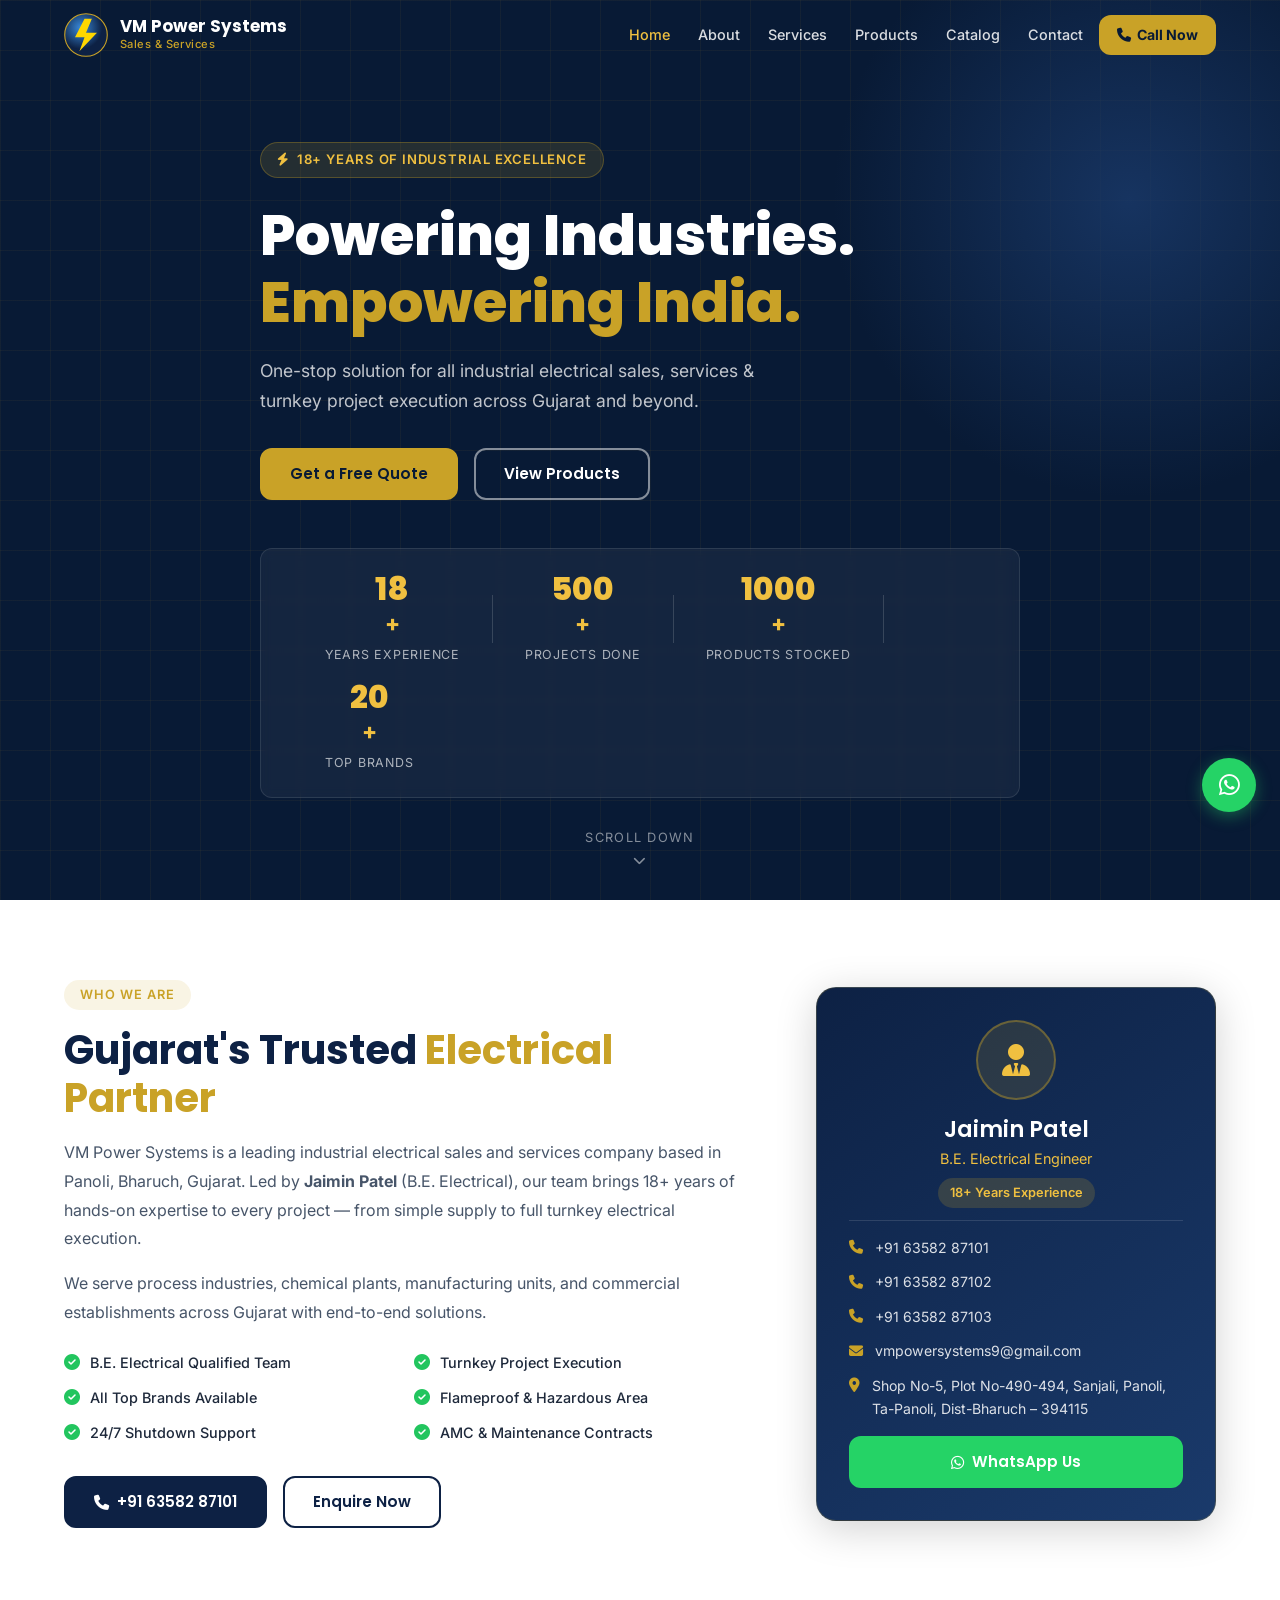
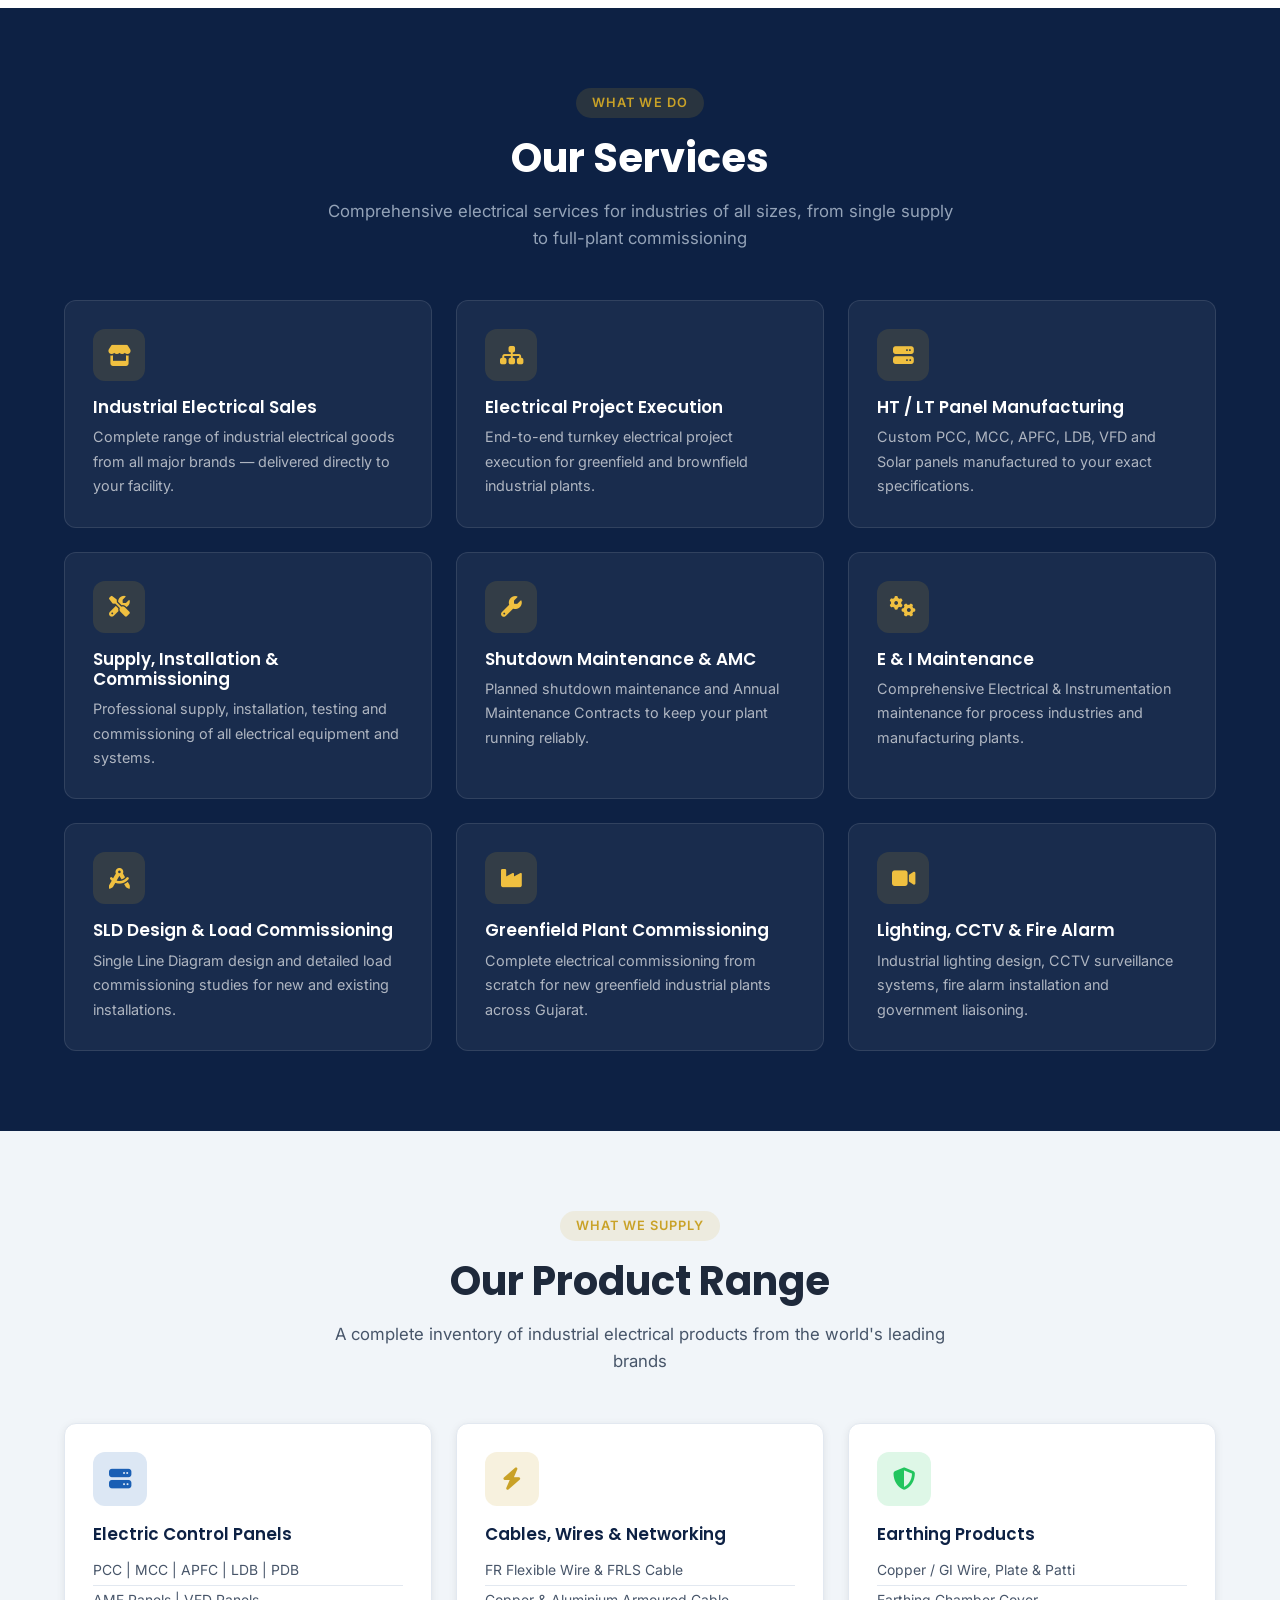
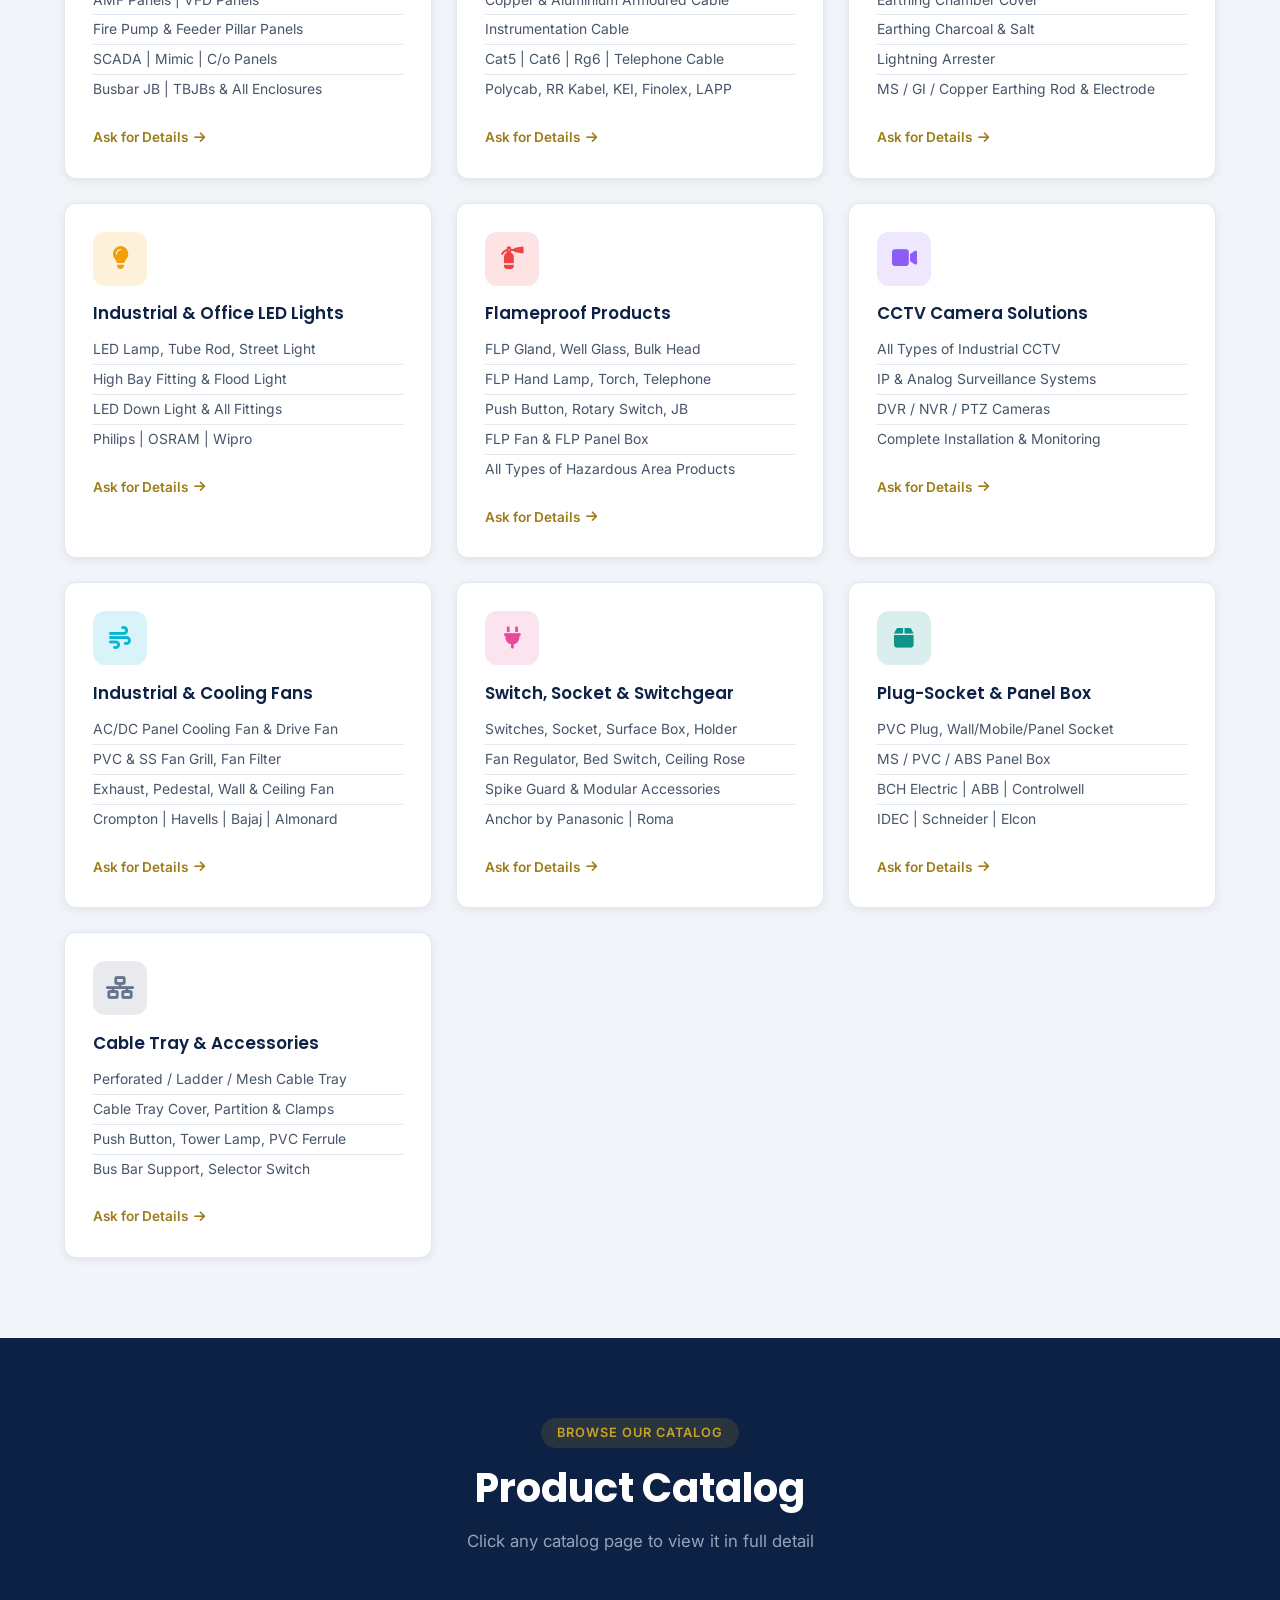
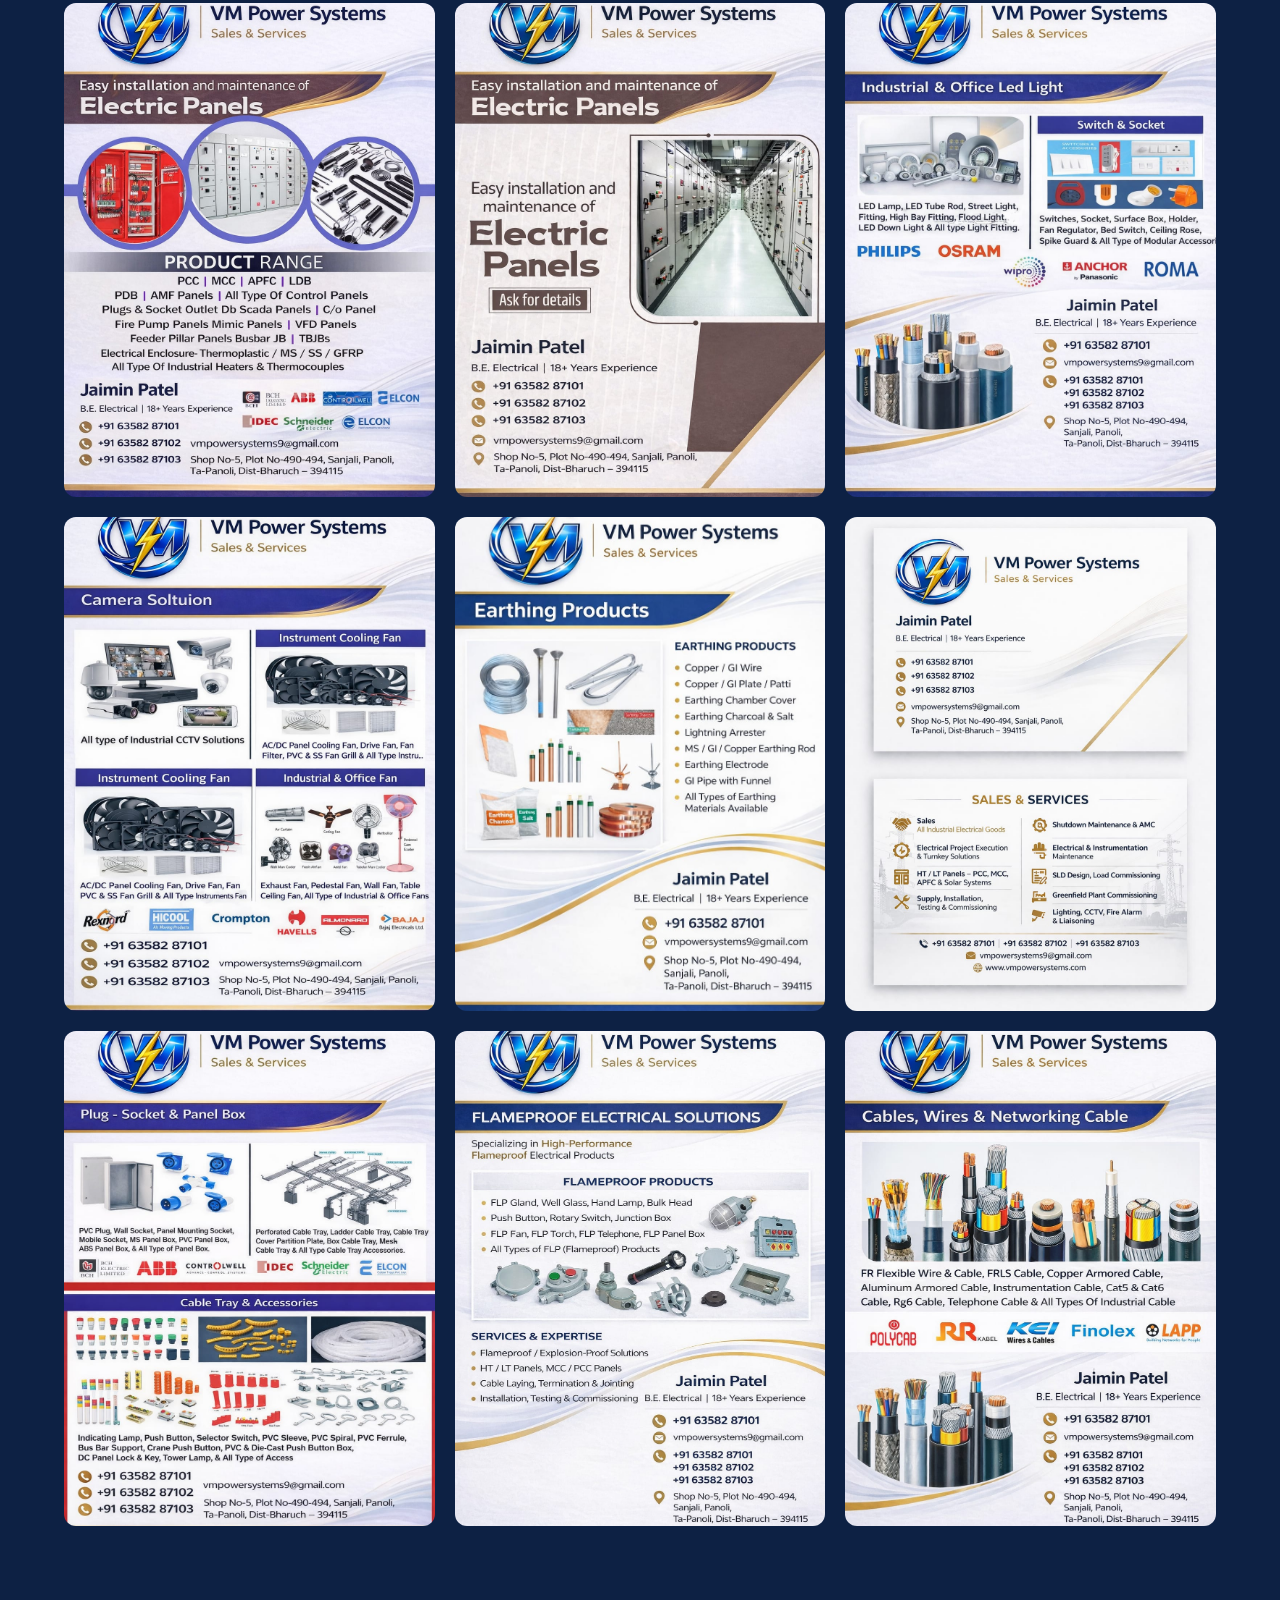
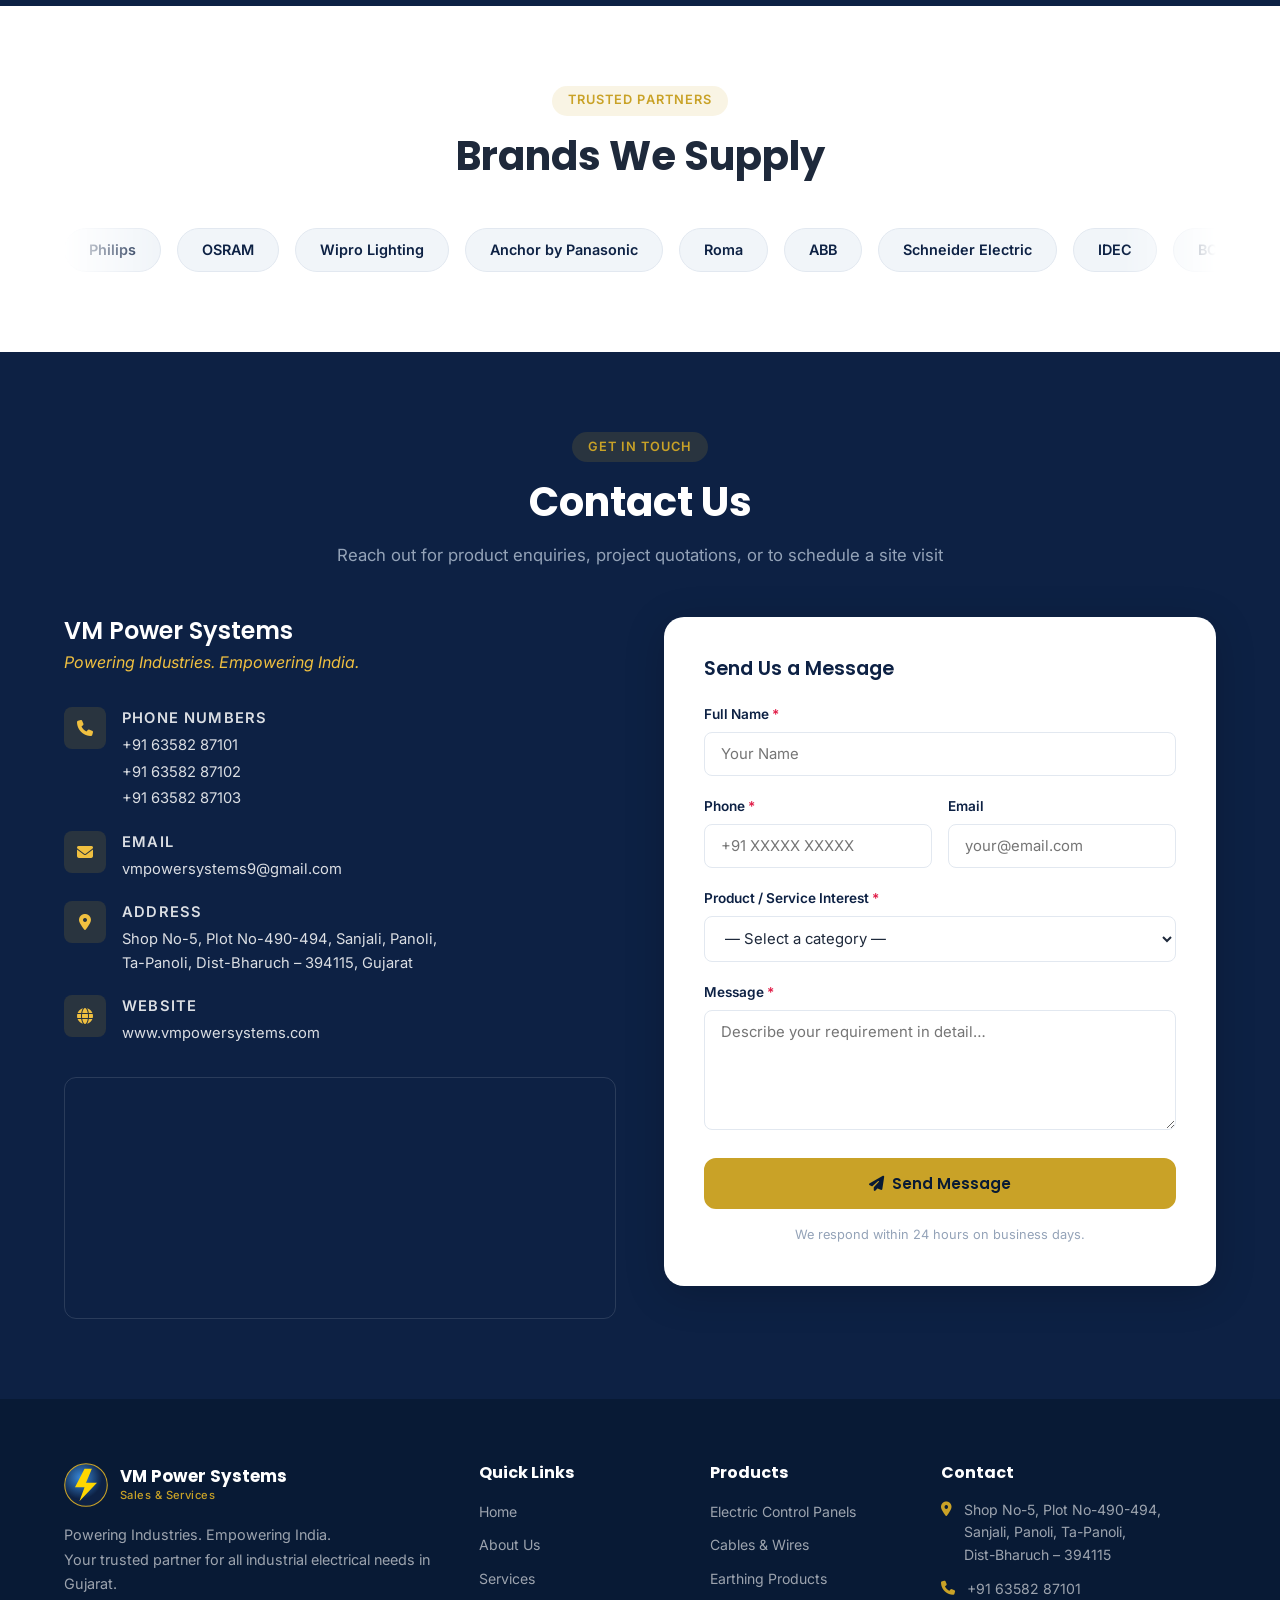
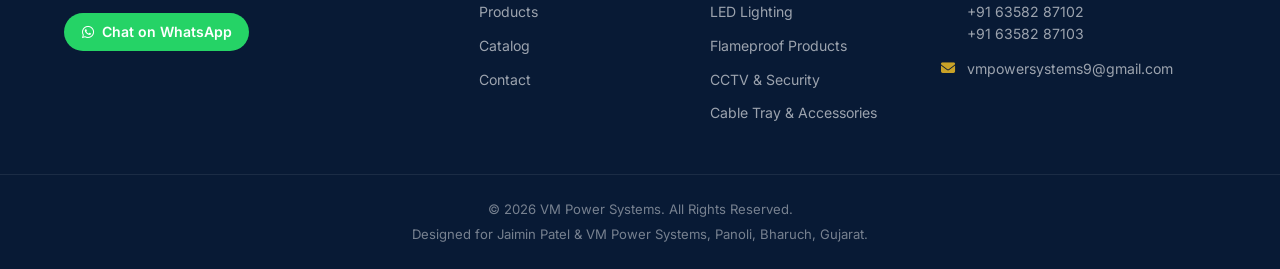
==== index.html @ 4fb7cf62 "Initial commit: VM Power Systems website Complete static website for VM Power Systems (Panoli, Bharu" ====
<!DOCTYPE html>
<html lang="en">
<head>
  <meta charset="UTF-8">
  <meta name="viewport" content="width=device-width, initial-scale=1.0">
  <title>VM Power Systems – Industrial Electrical Sales &amp; Services | Panoli, Bharuch</title>
  <meta name="description" content="VM Power Systems – Your one-stop industrial electrical solution. HT/LT Panels, Cables, Earthing, LED Lights, Flameproof Products, CCTV &amp; more. Panoli, Bharuch, Gujarat. 18+ Years Experience.">
  <meta name="keywords" content="VM Power Systems, electrical panels, HT LT panels, MCC PCC APFC, industrial electrical, cables wires, earthing, LED lights, flameproof, CCTV, Panoli, Bharuch, Gujarat">
  <meta property="og:title" content="VM Power Systems – Industrial Electrical Sales &amp; Services">
  <meta property="og:description" content="18+ years of excellence in industrial electrical solutions. Panoli, Bharuch, Gujarat.">
  <meta property="og:type" content="website">
  <meta property="og:url" content="https://www.vmpowersystems.com">
  <link rel="preconnect" href="https://fonts.googleapis.com">
  <link rel="preconnect" href="https://fonts.gstatic.com" crossorigin>
  <link href="https://fonts.googleapis.com/css2?family=Poppins:wght@400;500;600;700;800&family=Inter:wght@300;400;500;600&display=swap" rel="stylesheet">
  <link rel="stylesheet" href="https://cdnjs.cloudflare.com/ajax/libs/font-awesome/6.5.0/css/all.min.css" crossorigin="anonymous" referrerpolicy="no-referrer">
  <link rel="stylesheet" href="css/style.css">
</head>
<body>

<!-- ========= HEADER ========= -->
<header id="header">
  <nav class="navbar container">
    <a href="#home" class="logo">
      <div class="logo-icon">
        <svg viewBox="0 0 60 60" xmlns="http://www.w3.org/2000/svg" aria-hidden="true">
          <defs>
            <radialGradient id="lgH" cx="38%" cy="33%">
              <stop offset="0%" stop-color="#3a8bdc"/>
              <stop offset="100%" stop-color="#0d2144"/>
            </radialGradient>
          </defs>
          <circle cx="30" cy="30" r="29" fill="url(#lgH)" stroke="#c9a227" stroke-width="1.5"/>
          <polygon points="28,8 15,33 28,33 21,52 45,27 30,27 38,8" fill="#ffd700"/>
        </svg>
      </div>
      <div class="logo-text">
        <span class="logo-main">VM Power Systems</span>
        <span class="logo-sub">Sales &amp; Services</span>
      </div>
    </a>

    <button class="hamburger" id="hamburger" aria-label="Toggle navigation" aria-expanded="false">
      <span></span><span></span><span></span>
    </button>

    <ul class="nav-links" id="navLinks" role="list">
      <li><a href="#home" class="nav-link">Home</a></li>
      <li><a href="#about" class="nav-link">About</a></li>
      <li><a href="#services" class="nav-link">Services</a></li>
      <li><a href="#products" class="nav-link">Products</a></li>
      <li><a href="#catalog" class="nav-link">Catalog</a></li>
      <li><a href="#contact" class="nav-link">Contact</a></li>
      <li><a href="tel:+916358287101" class="nav-cta"><i class="fas fa-phone" aria-hidden="true"></i> Call Now</a></li>
    </ul>
  </nav>
</header>

<!-- ========= HERO ========= -->
<section id="home" class="hero">
  <div class="hero-pattern" aria-hidden="true"></div>
  <div class="hero-glow" aria-hidden="true"></div>
  <div class="hero-content container">
    <div class="hero-badge"><i class="fas fa-bolt" aria-hidden="true"></i> 18+ Years of Industrial Excellence</div>
    <h1>Powering Industries.<br><span class="gold-text">Empowering India.</span></h1>
    <p class="hero-sub">One-stop solution for all industrial electrical sales, services &amp; turnkey project execution across Gujarat and beyond.</p>
    <div class="hero-ctas">
      <a href="#contact" class="btn btn-gold">Get a Free Quote</a>
      <a href="#products" class="btn btn-outline-light">View Products</a>
    </div>
    <div class="hero-stats">
      <div class="stat-item">
        <span class="stat-num" data-target="18">0</span><span class="stat-plus">+</span>
        <span class="stat-label">Years Experience</span>
      </div>
      <div class="stat-divider"></div>
      <div class="stat-item">
        <span class="stat-num" data-target="500">0</span><span class="stat-plus">+</span>
        <span class="stat-label">Projects Done</span>
      </div>
      <div class="stat-divider"></div>
      <div class="stat-item">
        <span class="stat-num" data-target="1000">0</span><span class="stat-plus">+</span>
        <span class="stat-label">Products Stocked</span>
      </div>
      <div class="stat-divider"></div>
      <div class="stat-item">
        <span class="stat-num" data-target="20">0</span><span class="stat-plus">+</span>
        <span class="stat-label">Top Brands</span>
      </div>
    </div>
  </div>
  <a href="#about" class="hero-scroll" aria-label="Scroll down">
    <span>Scroll Down</span>
    <i class="fas fa-chevron-down" aria-hidden="true"></i>
  </a>
</section>

<!-- ========= ABOUT ========= -->
<section id="about" class="about section-pad">
  <div class="container">
    <div class="about-grid">
      <div class="about-text reveal-left">
        <div class="section-label">Who We Are</div>
        <h2>Gujarat's Trusted <span class="gold-text">Electrical Partner</span></h2>
        <p>VM Power Systems is a leading industrial electrical sales and services company based in Panoli, Bharuch, Gujarat. Led by <strong>Jaimin Patel</strong> (B.E. Electrical), our team brings 18+ years of hands-on expertise to every project — from simple supply to full turnkey electrical execution.</p>
        <p>We serve process industries, chemical plants, manufacturing units, and commercial establishments across Gujarat with end-to-end solutions.</p>
        <div class="feature-grid">
          <div class="feature-item"><i class="fas fa-check-circle" aria-hidden="true"></i><span>B.E. Electrical Qualified Team</span></div>
          <div class="feature-item"><i class="fas fa-check-circle" aria-hidden="true"></i><span>Turnkey Project Execution</span></div>
          <div class="feature-item"><i class="fas fa-check-circle" aria-hidden="true"></i><span>All Top Brands Available</span></div>
          <div class="feature-item"><i class="fas fa-check-circle" aria-hidden="true"></i><span>Flameproof &amp; Hazardous Area</span></div>
          <div class="feature-item"><i class="fas fa-check-circle" aria-hidden="true"></i><span>24/7 Shutdown Support</span></div>
          <div class="feature-item"><i class="fas fa-check-circle" aria-hidden="true"></i><span>AMC &amp; Maintenance Contracts</span></div>
        </div>
        <div class="about-ctas">
          <a href="tel:+916358287101" class="btn btn-navy"><i class="fas fa-phone" aria-hidden="true"></i> +91 63582 87101</a>
          <a href="#contact" class="btn btn-outline-navy">Enquire Now</a>
        </div>
      </div>

      <div class="owner-card reveal-right">
        <div class="owner-avatar"><i class="fas fa-user-tie" aria-hidden="true"></i></div>
        <h3>Jaimin Patel</h3>
        <p class="owner-degree">B.E. Electrical Engineer</p>
        <div class="owner-badge">18+ Years Experience</div>
        <div class="owner-details">
          <a href="tel:+916358287101" class="owner-detail-row">
            <i class="fas fa-phone" aria-hidden="true"></i>
            <span>+91 63582 87101</span>
          </a>
          <a href="tel:+916358287102" class="owner-detail-row">
            <i class="fas fa-phone" aria-hidden="true"></i>
            <span>+91 63582 87102</span>
          </a>
          <a href="tel:+916358287103" class="owner-detail-row">
            <i class="fas fa-phone" aria-hidden="true"></i>
            <span>+91 63582 87103</span>
          </a>
          <a href="mailto:vmpowersystems9@gmail.com" class="owner-detail-row">
            <i class="fas fa-envelope" aria-hidden="true"></i>
            <span>vmpowersystems9@gmail.com</span>
          </a>
          <div class="owner-detail-row">
            <i class="fas fa-map-marker-alt" aria-hidden="true"></i>
            <span>Shop No-5, Plot No-490-494, Sanjali, Panoli, Ta-Panoli, Dist-Bharuch – 394115</span>
          </div>
        </div>
        <a href="https://wa.me/916358287101" target="_blank" rel="noopener noreferrer" class="btn btn-whatsapp">
          <i class="fab fa-whatsapp" aria-hidden="true"></i> WhatsApp Us
        </a>
      </div>
    </div>
  </div>
</section>

<!-- ========= SERVICES ========= -->
<section id="services" class="services section-pad bg-dark">
  <div class="container">
    <div class="section-header light">
      <div class="section-label">What We Do</div>
      <h2>Our Services</h2>
      <p>Comprehensive electrical services for industries of all sizes, from single supply to full-plant commissioning</p>
    </div>
    <div class="services-grid">
      <div class="service-card reveal-up">
        <div class="service-icon"><i class="fas fa-store" aria-hidden="true"></i></div>
        <h3>Industrial Electrical Sales</h3>
        <p>Complete range of industrial electrical goods from all major brands — delivered directly to your facility.</p>
      </div>
      <div class="service-card reveal-up">
        <div class="service-icon"><i class="fas fa-sitemap" aria-hidden="true"></i></div>
        <h3>Electrical Project Execution</h3>
        <p>End-to-end turnkey electrical project execution for greenfield and brownfield industrial plants.</p>
      </div>
      <div class="service-card reveal-up">
        <div class="service-icon"><i class="fas fa-server" aria-hidden="true"></i></div>
        <h3>HT / LT Panel Manufacturing</h3>
        <p>Custom PCC, MCC, APFC, LDB, VFD and Solar panels manufactured to your exact specifications.</p>
      </div>
      <div class="service-card reveal-up">
        <div class="service-icon"><i class="fas fa-tools" aria-hidden="true"></i></div>
        <h3>Supply, Installation &amp; Commissioning</h3>
        <p>Professional supply, installation, testing and commissioning of all electrical equipment and systems.</p>
      </div>
      <div class="service-card reveal-up">
        <div class="service-icon"><i class="fas fa-wrench" aria-hidden="true"></i></div>
        <h3>Shutdown Maintenance &amp; AMC</h3>
        <p>Planned shutdown maintenance and Annual Maintenance Contracts to keep your plant running reliably.</p>
      </div>
      <div class="service-card reveal-up">
        <div class="service-icon"><i class="fas fa-cogs" aria-hidden="true"></i></div>
        <h3>E &amp; I Maintenance</h3>
        <p>Comprehensive Electrical &amp; Instrumentation maintenance for process industries and manufacturing plants.</p>
      </div>
      <div class="service-card reveal-up">
        <div class="service-icon"><i class="fas fa-drafting-compass" aria-hidden="true"></i></div>
        <h3>SLD Design &amp; Load Commissioning</h3>
        <p>Single Line Diagram design and detailed load commissioning studies for new and existing installations.</p>
      </div>
      <div class="service-card reveal-up">
        <div class="service-icon"><i class="fas fa-industry" aria-hidden="true"></i></div>
        <h3>Greenfield Plant Commissioning</h3>
        <p>Complete electrical commissioning from scratch for new greenfield industrial plants across Gujarat.</p>
      </div>
      <div class="service-card reveal-up">
        <div class="service-icon"><i class="fas fa-video" aria-hidden="true"></i></div>
        <h3>Lighting, CCTV &amp; Fire Alarm</h3>
        <p>Industrial lighting design, CCTV surveillance systems, fire alarm installation and government liaisoning.</p>
      </div>
    </div>
  </div>
</section>

<!-- ========= PRODUCTS ========= -->
<section id="products" class="products section-pad">
  <div class="container">
    <div class="section-header">
      <div class="section-label">What We Supply</div>
      <h2>Our Product Range</h2>
      <p>A complete inventory of industrial electrical products from the world's leading brands</p>
    </div>
    <div class="products-grid">
      <div class="product-card reveal-up">
        <div class="product-icon" style="--ic:#1a5fb4"><i class="fas fa-server" aria-hidden="true"></i></div>
        <h3>Electric Control Panels</h3>
        <ul>
          <li>PCC | MCC | APFC | LDB | PDB</li>
          <li>AMF Panels | VFD Panels</li>
          <li>Fire Pump &amp; Feeder Pillar Panels</li>
          <li>SCADA | Mimic | C/o Panels</li>
          <li>Busbar JB | TBJBs &amp; All Enclosures</li>
        </ul>
        <a href="#contact" class="product-cta">Ask for Details <i class="fas fa-arrow-right" aria-hidden="true"></i></a>
      </div>

      <div class="product-card reveal-up">
        <div class="product-icon" style="--ic:#c9a227"><i class="fas fa-bolt" aria-hidden="true"></i></div>
        <h3>Cables, Wires &amp; Networking</h3>
        <ul>
          <li>FR Flexible Wire &amp; FRLS Cable</li>
          <li>Copper &amp; Aluminium Armoured Cable</li>
          <li>Instrumentation Cable</li>
          <li>Cat5 | Cat6 | Rg6 | Telephone Cable</li>
          <li>Polycab, RR Kabel, KEI, Finolex, LAPP</li>
        </ul>
        <a href="#contact" class="product-cta">Ask for Details <i class="fas fa-arrow-right" aria-hidden="true"></i></a>
      </div>

      <div class="product-card reveal-up">
        <div class="product-icon" style="--ic:#22c55e"><i class="fas fa-shield-alt" aria-hidden="true"></i></div>
        <h3>Earthing Products</h3>
        <ul>
          <li>Copper / GI Wire, Plate &amp; Patti</li>
          <li>Earthing Chamber Cover</li>
          <li>Earthing Charcoal &amp; Salt</li>
          <li>Lightning Arrester</li>
          <li>MS / GI / Copper Earthing Rod &amp; Electrode</li>
        </ul>
        <a href="#contact" class="product-cta">Ask for Details <i class="fas fa-arrow-right" aria-hidden="true"></i></a>
      </div>

      <div class="product-card reveal-up">
        <div class="product-icon" style="--ic:#f59e0b"><i class="fas fa-lightbulb" aria-hidden="true"></i></div>
        <h3>Industrial &amp; Office LED Lights</h3>
        <ul>
          <li>LED Lamp, Tube Rod, Street Light</li>
          <li>High Bay Fitting &amp; Flood Light</li>
          <li>LED Down Light &amp; All Fittings</li>
          <li>Philips | OSRAM | Wipro</li>
        </ul>
        <a href="#contact" class="product-cta">Ask for Details <i class="fas fa-arrow-right" aria-hidden="true"></i></a>
      </div>

      <div class="product-card reveal-up">
        <div class="product-icon" style="--ic:#ef4444"><i class="fas fa-fire-extinguisher" aria-hidden="true"></i></div>
        <h3>Flameproof Products</h3>
        <ul>
          <li>FLP Gland, Well Glass, Bulk Head</li>
          <li>FLP Hand Lamp, Torch, Telephone</li>
          <li>Push Button, Rotary Switch, JB</li>
          <li>FLP Fan &amp; FLP Panel Box</li>
          <li>All Types of Hazardous Area Products</li>
        </ul>
        <a href="#contact" class="product-cta">Ask for Details <i class="fas fa-arrow-right" aria-hidden="true"></i></a>
      </div>

      <div class="product-card reveal-up">
        <div class="product-icon" style="--ic:#8b5cf6"><i class="fas fa-video" aria-hidden="true"></i></div>
        <h3>CCTV Camera Solutions</h3>
        <ul>
          <li>All Types of Industrial CCTV</li>
          <li>IP &amp; Analog Surveillance Systems</li>
          <li>DVR / NVR / PTZ Cameras</li>
          <li>Complete Installation &amp; Monitoring</li>
        </ul>
        <a href="#contact" class="product-cta">Ask for Details <i class="fas fa-arrow-right" aria-hidden="true"></i></a>
      </div>

      <div class="product-card reveal-up">
        <div class="product-icon" style="--ic:#06b6d4"><i class="fas fa-wind" aria-hidden="true"></i></div>
        <h3>Industrial &amp; Cooling Fans</h3>
        <ul>
          <li>AC/DC Panel Cooling Fan &amp; Drive Fan</li>
          <li>PVC &amp; SS Fan Grill, Fan Filter</li>
          <li>Exhaust, Pedestal, Wall &amp; Ceiling Fan</li>
          <li>Crompton | Havells | Bajaj | Almonard</li>
        </ul>
        <a href="#contact" class="product-cta">Ask for Details <i class="fas fa-arrow-right" aria-hidden="true"></i></a>
      </div>

      <div class="product-card reveal-up">
        <div class="product-icon" style="--ic:#ec4899"><i class="fas fa-plug" aria-hidden="true"></i></div>
        <h3>Switch, Socket &amp; Switchgear</h3>
        <ul>
          <li>Switches, Socket, Surface Box, Holder</li>
          <li>Fan Regulator, Bed Switch, Ceiling Rose</li>
          <li>Spike Guard &amp; Modular Accessories</li>
          <li>Anchor by Panasonic | Roma</li>
        </ul>
        <a href="#contact" class="product-cta">Ask for Details <i class="fas fa-arrow-right" aria-hidden="true"></i></a>
      </div>

      <div class="product-card reveal-up">
        <div class="product-icon" style="--ic:#0d9488"><i class="fas fa-box" aria-hidden="true"></i></div>
        <h3>Plug-Socket &amp; Panel Box</h3>
        <ul>
          <li>PVC Plug, Wall/Mobile/Panel Socket</li>
          <li>MS / PVC / ABS Panel Box</li>
          <li>BCH Electric | ABB | Controlwell</li>
          <li>IDEC | Schneider | Elcon</li>
        </ul>
        <a href="#contact" class="product-cta">Ask for Details <i class="fas fa-arrow-right" aria-hidden="true"></i></a>
      </div>

      <div class="product-card reveal-up">
        <div class="product-icon" style="--ic:#64748b"><i class="fas fa-network-wired" aria-hidden="true"></i></div>
        <h3>Cable Tray &amp; Accessories</h3>
        <ul>
          <li>Perforated / Ladder / Mesh Cable Tray</li>
          <li>Cable Tray Cover, Partition &amp; Clamps</li>
          <li>Push Button, Tower Lamp, PVC Ferrule</li>
          <li>Bus Bar Support, Selector Switch</li>
        </ul>
        <a href="#contact" class="product-cta">Ask for Details <i class="fas fa-arrow-right" aria-hidden="true"></i></a>
      </div>
    </div>
  </div>
</section>

<!-- ========= CATALOG SHOWCASE ========= -->
<section id="catalog" class="catalog section-pad bg-dark">
  <div class="container">
    <div class="section-header light">
      <div class="section-label">Browse Our Catalog</div>
      <h2>Product Catalog</h2>
      <p>Click any catalog page to view it in full detail</p>
    </div>
    <div class="catalog-grid">
      <div class="catalog-item reveal-up" data-title="Electric Control Panels – PCC, MCC, APFC & More">
        <img src="images/product-panels-range.jpg" alt="Electric Control Panels product range catalog" loading="lazy">
        <div class="catalog-overlay">
          <span><i class="fas fa-expand" aria-hidden="true"></i> View Full Catalog</span>
        </div>
      </div>
      <div class="catalog-item reveal-up" data-title="Electric Panel Installation & Manufacturing">
        <img src="images/product-electric-panels.jpg" alt="Electric panel installation by VM Power Systems" loading="lazy">
        <div class="catalog-overlay">
          <span><i class="fas fa-expand" aria-hidden="true"></i> View Full Catalog</span>
        </div>
      </div>
      <div class="catalog-item reveal-up" data-title="LED Lighting & Switch/Socket Solutions">
        <img src="images/product-flameproof.jpg" alt="LED Lighting and Switch Socket catalog" loading="lazy">
        <div class="catalog-overlay">
          <span><i class="fas fa-expand" aria-hidden="true"></i> View Full Catalog</span>
        </div>
      </div>
      <div class="catalog-item reveal-up" data-title="Camera Solutions & Industrial Fans">
        <img src="images/product-led-lights.jpg" alt="CCTV Camera and Industrial Fan solutions" loading="lazy">
        <div class="catalog-overlay">
          <span><i class="fas fa-expand" aria-hidden="true"></i> View Full Catalog</span>
        </div>
      </div>
      <div class="catalog-item reveal-up" data-title="Earthing Products – Full Range">
        <img src="images/product-earthing.jpg" alt="Earthing products catalog" loading="lazy">
        <div class="catalog-overlay">
          <span><i class="fas fa-expand" aria-hidden="true"></i> View Full Catalog</span>
        </div>
      </div>
      <div class="catalog-item reveal-up" data-title="Cables, Wires & Networking Cables">
        <img src="images/product-cables.jpg" alt="Cables, wires and networking cables catalog" loading="lazy">
        <div class="catalog-overlay">
          <span><i class="fas fa-expand" aria-hidden="true"></i> View Full Catalog</span>
        </div>
      </div>
      <div class="catalog-item reveal-up" data-title="Plug-Socket, Panel Box & Cable Tray Accessories">
        <img src="images/product-plug-socket-cable.jpg" alt="Plug socket panel box and cable tray accessories" loading="lazy">
        <div class="catalog-overlay">
          <span><i class="fas fa-expand" aria-hidden="true"></i> View Full Catalog</span>
        </div>
      </div>
      <div class="catalog-item reveal-up" data-title="CCTV & Fan Solutions">
        <img src="images/product-cctv-fans.jpg" alt="CCTV and fan solutions catalog" loading="lazy">
        <div class="catalog-overlay">
          <span><i class="fas fa-expand" aria-hidden="true"></i> View Full Catalog</span>
        </div>
      </div>
      <div class="catalog-item reveal-up" data-title="Our Project Gallery">
        <img src="images/project-gallery.jpg" alt="VM Power Systems project gallery" loading="lazy">
        <div class="catalog-overlay">
          <span><i class="fas fa-expand" aria-hidden="true"></i> View Full Catalog</span>
        </div>
      </div>
    </div>
  </div>
</section>

<!-- ======== LIGHTBOX ======== -->
<div id="lightbox" class="lightbox" role="dialog" aria-modal="true" aria-label="Image viewer">
  <button class="lb-close" id="lbClose" aria-label="Close"><i class="fas fa-times" aria-hidden="true"></i></button>
  <button class="lb-prev" id="lbPrev" aria-label="Previous"><i class="fas fa-chevron-left" aria-hidden="true"></i></button>
  <div class="lb-content">
    <img id="lbImg" src="" alt="">
    <div class="lb-title" id="lbTitle"></div>
  </div>
  <button class="lb-next" id="lbNext" aria-label="Next"><i class="fas fa-chevron-right" aria-hidden="true"></i></button>
</div>

<!-- ========= BRANDS ========= -->
<section class="brands section-pad">
  <div class="container">
    <div class="section-header">
      <div class="section-label">Trusted Partners</div>
      <h2>Brands We Supply</h2>
    </div>
    <div class="brands-track-wrapper">
      <div class="brands-track" id="brandsTrack">
        <div class="brand-pill">Philips</div>
        <div class="brand-pill">OSRAM</div>
        <div class="brand-pill">Wipro Lighting</div>
        <div class="brand-pill">Anchor by Panasonic</div>
        <div class="brand-pill">Roma</div>
        <div class="brand-pill">ABB</div>
        <div class="brand-pill">Schneider Electric</div>
        <div class="brand-pill">IDEC</div>
        <div class="brand-pill">BCH Electric</div>
        <div class="brand-pill">Controlwell</div>
        <div class="brand-pill">Polycab</div>
        <div class="brand-pill">RR Kabel</div>
        <div class="brand-pill">KEI Wires &amp; Cables</div>
        <div class="brand-pill">Finolex</div>
        <div class="brand-pill">LAPP</div>
        <div class="brand-pill">Havells</div>
        <div class="brand-pill">Crompton</div>
        <div class="brand-pill">Bajaj Electricals</div>
        <div class="brand-pill">Rexnord</div>
        <div class="brand-pill">Hicool</div>
        <div class="brand-pill">Almonard</div>
        <div class="brand-pill">Elcon</div>
        <!-- duplicate for seamless loop -->
        <div class="brand-pill">Philips</div>
        <div class="brand-pill">OSRAM</div>
        <div class="brand-pill">Wipro Lighting</div>
        <div class="brand-pill">Anchor by Panasonic</div>
        <div class="brand-pill">ABB</div>
        <div class="brand-pill">Schneider Electric</div>
        <div class="brand-pill">Polycab</div>
        <div class="brand-pill">Havells</div>
        <div class="brand-pill">Crompton</div>
        <div class="brand-pill">Finolex</div>
      </div>
    </div>
  </div>
</section>

<!-- ========= CONTACT ========= -->
<section id="contact" class="contact section-pad bg-dark">
  <div class="container">
    <div class="section-header light">
      <div class="section-label">Get In Touch</div>
      <h2>Contact Us</h2>
      <p>Reach out for product enquiries, project quotations, or to schedule a site visit</p>
    </div>
    <div class="contact-grid">

      <!-- Info Side -->
      <div class="contact-info reveal-left">
        <h3>VM Power Systems</h3>
        <p class="contact-tagline"><em>Powering Industries. Empowering India.</em></p>
        <div class="contact-items">
          <div class="contact-item">
            <div class="contact-icon"><i class="fas fa-phone" aria-hidden="true"></i></div>
            <div class="contact-detail">
              <span class="contact-label">Phone Numbers</span>
              <a href="tel:+916358287101">+91 63582 87101</a>
              <a href="tel:+916358287102">+91 63582 87102</a>
              <a href="tel:+916358287103">+91 63582 87103</a>
            </div>
          </div>
          <div class="contact-item">
            <div class="contact-icon"><i class="fas fa-envelope" aria-hidden="true"></i></div>
            <div class="contact-detail">
              <span class="contact-label">Email</span>
              <a href="mailto:vmpowersystems9@gmail.com">vmpowersystems9@gmail.com</a>
            </div>
          </div>
          <div class="contact-item">
            <div class="contact-icon"><i class="fas fa-map-marker-alt" aria-hidden="true"></i></div>
            <div class="contact-detail">
              <span class="contact-label">Address</span>
              <span>Shop No-5, Plot No-490-494, Sanjali, Panoli,<br>Ta-Panoli, Dist-Bharuch – 394115, Gujarat</span>
            </div>
          </div>
          <div class="contact-item">
            <div class="contact-icon"><i class="fas fa-globe" aria-hidden="true"></i></div>
            <div class="contact-detail">
              <span class="contact-label">Website</span>
              <span>www.vmpowersystems.com</span>
            </div>
          </div>
        </div>
        <div class="map-wrapper">
          <iframe
            src="https://maps.google.com/maps?q=Panoli+GIDC+Bharuch+Gujarat+India&t=&z=13&ie=UTF8&iwloc=&output=embed"
            width="100%" height="240" style="border:0;" allowfullscreen="" loading="lazy"
            title="VM Power Systems – Panoli, Bharuch location map">
          </iframe>
        </div>
      </div>

      <!-- Form Side -->
      <div class="contact-form-wrap reveal-right">
        <form id="contactForm" class="contact-form" action="https://formsubmit.co/vmpowersystems9@gmail.com" method="POST">
          <input type="hidden" name="_next" value="https://www.vmpowersystems.com/thank-you.html">
          <input type="hidden" name="_subject" value="New Enquiry – VM Power Systems Website">
          <input type="hidden" name="_captcha" value="false">
          <input type="text" name="_honey" style="display:none" tabindex="-1" autocomplete="off">
          <p class="hidden"><label>Do not fill: <input name="_bot"></label></p>
          <h3>Send Us a Message</h3>
          <div class="form-group">
            <label for="name">Full Name <span aria-hidden="true">*</span></label>
            <input type="text" id="name" name="name" placeholder="Your Name" required autocomplete="name">
          </div>
          <div class="form-row">
            <div class="form-group">
              <label for="phone">Phone <span aria-hidden="true">*</span></label>
              <input type="tel" id="phone" name="phone" placeholder="+91 XXXXX XXXXX" required autocomplete="tel">
            </div>
            <div class="form-group">
              <label for="email">Email</label>
              <input type="email" id="email" name="email" placeholder="your@email.com" autocomplete="email">
            </div>
          </div>
          <div class="form-group">
            <label for="subject">Product / Service Interest <span aria-hidden="true">*</span></label>
            <select id="subject" name="subject" required>
              <option value="">— Select a category —</option>
              <option>Electric Control Panels</option>
              <option>Cables &amp; Wires</option>
              <option>Earthing Products</option>
              <option>LED Lighting</option>
              <option>Flameproof Products</option>
              <option>CCTV Solutions</option>
              <option>Electrical Project Execution</option>
              <option>AMC / Maintenance</option>
              <option>HT / LT Panel Manufacturing</option>
              <option>Other</option>
            </select>
          </div>
          <div class="form-group">
            <label for="message">Message <span aria-hidden="true">*</span></label>
            <textarea id="message" name="message" rows="5" placeholder="Describe your requirement in detail…" required></textarea>
          </div>
          <button type="submit" class="btn btn-gold btn-full">
            <i class="fas fa-paper-plane" aria-hidden="true"></i> Send Message
          </button>
          <div class="form-note">We respond within 24 hours on business days.</div>
        </form>
      </div>
    </div>
  </div>
</section>

<!-- ========= FOOTER ========= -->
<footer class="footer">
  <div class="footer-main container">
    <div class="footer-brand">
      <a href="#home" class="logo">
        <div class="logo-icon">
          <svg viewBox="0 0 60 60" xmlns="http://www.w3.org/2000/svg" aria-hidden="true">
            <defs>
              <radialGradient id="lgF" cx="38%" cy="33%">
                <stop offset="0%" stop-color="#3a8bdc"/>
                <stop offset="100%" stop-color="#0d2144"/>
              </radialGradient>
            </defs>
            <circle cx="30" cy="30" r="29" fill="url(#lgF)" stroke="#c9a227" stroke-width="1.5"/>
            <polygon points="28,8 15,33 28,33 21,52 45,27 30,27 38,8" fill="#ffd700"/>
          </svg>
        </div>
        <div class="logo-text">
          <span class="logo-main">VM Power Systems</span>
          <span class="logo-sub">Sales &amp; Services</span>
        </div>
      </a>
      <p>Powering Industries. Empowering India.<br>Your trusted partner for all industrial electrical needs in Gujarat.</p>
      <a href="https://wa.me/916358287101" target="_blank" rel="noopener noreferrer" class="footer-wa">
        <i class="fab fa-whatsapp" aria-hidden="true"></i> Chat on WhatsApp
      </a>
    </div>

    <div class="footer-col">
      <h4>Quick Links</h4>
      <ul>
        <li><a href="#home">Home</a></li>
        <li><a href="#about">About Us</a></li>
        <li><a href="#services">Services</a></li>
        <li><a href="#products">Products</a></li>
        <li><a href="#catalog">Catalog</a></li>
        <li><a href="#contact">Contact</a></li>
      </ul>
    </div>

    <div class="footer-col">
      <h4>Products</h4>
      <ul>
        <li><a href="#products">Electric Control Panels</a></li>
        <li><a href="#products">Cables &amp; Wires</a></li>
        <li><a href="#products">Earthing Products</a></li>
        <li><a href="#products">LED Lighting</a></li>
        <li><a href="#products">Flameproof Products</a></li>
        <li><a href="#products">CCTV &amp; Security</a></li>
        <li><a href="#products">Cable Tray &amp; Accessories</a></li>
      </ul>
    </div>

    <div class="footer-col footer-contact-col">
      <h4>Contact</h4>
      <div class="footer-info">
        <i class="fas fa-map-marker-alt" aria-hidden="true"></i>
        <span>Shop No-5, Plot No-490-494,<br>Sanjali, Panoli, Ta-Panoli,<br>Dist-Bharuch – 394115</span>
      </div>
      <div class="footer-info">
        <i class="fas fa-phone" aria-hidden="true"></i>
        <span>
          <a href="tel:+916358287101">+91 63582 87101</a><br>
          <a href="tel:+916358287102">+91 63582 87102</a><br>
          <a href="tel:+916358287103">+91 63582 87103</a>
        </span>
      </div>
      <div class="footer-info">
        <i class="fas fa-envelope" aria-hidden="true"></i>
        <a href="mailto:vmpowersystems9@gmail.com">vmpowersystems9@gmail.com</a>
      </div>
    </div>
  </div>

  <div class="footer-bottom">
    <div class="container">
      <p>&copy; <span id="yr"></span> VM Power Systems. All Rights Reserved.</p>
      <p>Designed for Jaimin Patel &amp; VM Power Systems, Panoli, Bharuch, Gujarat.</p>
    </div>
  </div>
</footer>

<!-- Floating Buttons -->
<a href="https://wa.me/916358287101" class="float-wa" target="_blank" rel="noopener noreferrer" aria-label="Chat on WhatsApp">
  <i class="fab fa-whatsapp" aria-hidden="true"></i>
</a>
<button id="backToTop" class="back-to-top" aria-label="Back to top">
  <i class="fas fa-chevron-up" aria-hidden="true"></i>
</button>

<script src="js/main.js"></script>
</body>
</html>
---- css/style.css ----
/* =============================================
   VM Power Systems — Main Stylesheet
   ============================================= */

/* ---- CSS Variables ---- */
:root {
  --navy-dark:   #081a35;
  --navy:        #0d2144;
  --navy-mid:    #1a3a6b;
  --navy-light:  #24508a;
  --gold:        #c9a227;
  --gold-light:  #f0c040;
  --gold-dark:   #9e7c1c;
  --white:       #ffffff;
  --off-white:   #f8fafc;
  --gray-100:    #f1f5f9;
  --gray-200:    #e2e8f0;
  --gray-400:    #94a3b8;
  --gray-600:    #475569;
  --gray-800:    #1e293b;
  --green:       #22c55e;
  --wa-green:    #25d366;
  --radius:      12px;
  --radius-sm:   8px;
  --radius-lg:   20px;
  --shadow-sm:   0 2px 8px rgba(0,0,0,.08);
  --shadow:      0 4px 20px rgba(0,0,0,.12);
  --shadow-lg:   0 8px 40px rgba(0,0,0,.18);
  --transition:  all .3s ease;
  --font-head:   'Poppins', sans-serif;
  --font-body:   'Inter', sans-serif;
}

/* ---- Reset & Base ---- */
*, *::before, *::after { box-sizing: border-box; margin: 0; padding: 0; }
html { scroll-behavior: smooth; font-size: 16px; }
body {
  font-family: var(--font-body);
  color: var(--gray-800);
  background: var(--white);
  line-height: 1.6;
  overflow-x: hidden;
}
img { max-width: 100%; height: auto; display: block; }
a { color: inherit; text-decoration: none; }
ul { list-style: none; }
button { cursor: pointer; border: none; background: none; font-family: inherit; }
input, select, textarea { font-family: inherit; }

/* ---- Typography ---- */
h1, h2, h3, h4 { font-family: var(--font-head); line-height: 1.2; }
h1 { font-size: clamp(2rem, 5vw, 3.5rem); font-weight: 800; }
h2 { font-size: clamp(1.75rem, 4vw, 2.5rem); font-weight: 700; }
h3 { font-size: 1.2rem; font-weight: 600; }
p  { color: var(--gray-600); }

.gold-text { color: var(--gold); }
.hidden    { display: none !important; }

/* ---- Layout ---- */
.container {
  width: 100%;
  max-width: 1200px;
  margin: 0 auto;
  padding: 0 1.5rem;
}
.section-pad { padding: 80px 0; }
.bg-dark  { background: var(--navy); }
.bg-light { background: var(--off-white); }

/* ---- Buttons ---- */
.btn {
  display: inline-flex;
  align-items: center;
  gap: .5rem;
  padding: .75rem 1.75rem;
  border-radius: var(--radius);
  font-family: var(--font-head);
  font-weight: 600;
  font-size: .95rem;
  transition: var(--transition);
  cursor: pointer;
  white-space: nowrap;
}
.btn-gold {
  background: var(--gold);
  color: var(--navy-dark);
  border: 2px solid var(--gold);
}
.btn-gold:hover { background: var(--gold-light); border-color: var(--gold-light); transform: translateY(-2px); box-shadow: 0 6px 20px rgba(201,162,39,.35); }

.btn-navy {
  background: var(--navy);
  color: var(--white);
  border: 2px solid var(--navy);
}
.btn-navy:hover { background: var(--navy-mid); border-color: var(--navy-mid); transform: translateY(-2px); }

.btn-outline-light {
  background: transparent;
  color: var(--white);
  border: 2px solid rgba(255,255,255,.5);
}
.btn-outline-light:hover { background: rgba(255,255,255,.1); border-color: var(--white); transform: translateY(-2px); }

.btn-outline-navy {
  background: transparent;
  color: var(--navy);
  border: 2px solid var(--navy);
}
.btn-outline-navy:hover { background: var(--navy); color: var(--white); transform: translateY(-2px); }

.btn-whatsapp {
  background: var(--wa-green);
  color: var(--white);
  border: 2px solid var(--wa-green);
  width: 100%;
  justify-content: center;
  margin-top: 1rem;
}
.btn-whatsapp:hover { background: #1da851; border-color: #1da851; transform: translateY(-2px); }

.btn-full { width: 100%; justify-content: center; }

/* ---- Section Header ---- */
.section-header {
  text-align: center;
  max-width: 640px;
  margin: 0 auto 3rem;
}
.section-header h2 { margin: .5rem 0 1rem; }
.section-header p   { color: var(--gray-600); font-size: 1.05rem; }
.section-header.light h2 { color: var(--white); }
.section-header.light p  { color: var(--gray-400); }

.section-label {
  display: inline-block;
  padding: .3rem 1rem;
  background: rgba(201,162,39,.12);
  color: var(--gold);
  border-radius: 50px;
  font-size: .8rem;
  font-weight: 600;
  text-transform: uppercase;
  letter-spacing: .08em;
  margin-bottom: .5rem;
}
.bg-dark .section-label { background: rgba(201,162,39,.15); }

/* =============================================
   HEADER
   ============================================= */
#header {
  position: fixed;
  top: 0; left: 0;
  width: 100%;
  z-index: 1000;
  background: transparent;
  transition: background .35s ease, box-shadow .35s ease;
}
#header.scrolled {
  background: var(--navy-dark);
  box-shadow: 0 2px 20px rgba(0,0,0,.35);
}
.navbar {
  display: flex;
  align-items: center;
  justify-content: space-between;
  height: 70px;
}

/* Logo */
.logo {
  display: flex;
  align-items: center;
  gap: .75rem;
  flex-shrink: 0;
}
.logo-icon { width: 44px; height: 44px; flex-shrink: 0; }
.logo-text  { display: flex; flex-direction: column; }
.logo-main  { font-family: var(--font-head); font-weight: 700; font-size: 1.05rem; color: var(--white); line-height: 1.2; }
.logo-sub   { font-size: .7rem; color: var(--gold); font-weight: 500; letter-spacing: .04em; }

/* Nav Links */
.nav-links {
  display: flex;
  align-items: center;
  gap: .25rem;
  list-style: none;
}
.nav-link {
  color: rgba(255,255,255,.85);
  font-size: .9rem;
  font-weight: 500;
  padding: .5rem .75rem;
  border-radius: var(--radius-sm);
  transition: var(--transition);
}
.nav-link:hover,
.nav-link.active { color: var(--gold-light); }

.nav-cta {
  display: inline-flex;
  align-items: center;
  gap: .4rem;
  background: var(--gold);
  color: var(--navy-dark);
  font-size: .88rem;
  font-weight: 700;
  padding: .55rem 1.1rem;
  border-radius: var(--radius);
  transition: var(--transition);
}
.nav-cta:hover { background: var(--gold-light); transform: translateY(-1px); }

/* Hamburger */
.hamburger {
  display: none;
  flex-direction: column;
  gap: 5px;
  padding: 6px;
}
.hamburger span {
  display: block;
  width: 24px; height: 2px;
  background: var(--white);
  border-radius: 2px;
  transition: var(--transition);
}
.hamburger.open span:nth-child(1) { transform: rotate(45deg) translate(5px, 5px); }
.hamburger.open span:nth-child(2) { opacity: 0; }
.hamburger.open span:nth-child(3) { transform: rotate(-45deg) translate(5px, -5px); }

/* =============================================
   HERO
   ============================================= */
.hero {
  position: relative;
  min-height: 100vh;
  display: flex;
  align-items: center;
  background: var(--navy-dark);
  overflow: hidden;
}

.hero-pattern {
  position: absolute;
  inset: 0;
  background-image:
    linear-gradient(rgba(201,162,39,.06) 1px, transparent 1px),
    linear-gradient(90deg, rgba(201,162,39,.06) 1px, transparent 1px);
  background-size: 50px 50px;
}

.hero-glow {
  position: absolute;
  width: 600px; height: 600px;
  border-radius: 50%;
  background: radial-gradient(circle, rgba(26,58,107,.8) 0%, transparent 70%);
  top: -100px; right: -150px;
  pointer-events: none;
}

.hero-content {
  position: relative;
  z-index: 1;
  padding: 120px 0 80px;
  max-width: 760px;
}

.hero-badge {
  display: inline-flex;
  align-items: center;
  gap: .5rem;
  padding: .4rem 1rem;
  background: rgba(201,162,39,.15);
  border: 1px solid rgba(201,162,39,.3);
  color: var(--gold-light);
  border-radius: 50px;
  font-size: .82rem;
  font-weight: 600;
  letter-spacing: .06em;
  text-transform: uppercase;
  margin-bottom: 1.5rem;
}

.hero h1 {
  color: var(--white);
  margin-bottom: 1.25rem;
}

.hero-sub {
  font-size: 1.1rem;
  color: rgba(255,255,255,.75);
  max-width: 560px;
  margin-bottom: 2rem;
  line-height: 1.7;
}

.hero-ctas {
  display: flex;
  gap: 1rem;
  flex-wrap: wrap;
  margin-bottom: 3rem;
}

/* Stats */
.hero-stats {
  display: flex;
  align-items: center;
  gap: 0;
  flex-wrap: wrap;
  row-gap: 1rem;
  background: rgba(255,255,255,.05);
  border: 1px solid rgba(255,255,255,.1);
  border-radius: var(--radius);
  padding: 1.5rem 2rem;
  backdrop-filter: blur(6px);
  max-width: fit-content;
}
.stat-item {
  display: flex;
  flex-direction: column;
  align-items: center;
  padding: 0 2rem;
}
.stat-num {
  font-family: var(--font-head);
  font-size: 2rem;
  font-weight: 800;
  color: var(--gold-light);
  line-height: 1;
}
.stat-plus { font-size: 1.4rem; font-weight: 800; color: var(--gold-light); }
.stat-label { font-size: .78rem; color: rgba(255,255,255,.65); text-transform: uppercase; letter-spacing: .06em; margin-top: .25rem; }
.stat-divider { width: 1px; height: 48px; background: rgba(255,255,255,.15); }

.hero-scroll {
  position: absolute;
  bottom: 2rem; left: 50%;
  transform: translateX(-50%);
  display: flex; flex-direction: column; align-items: center; gap: .4rem;
  color: rgba(255,255,255,.5);
  font-size: .8rem; text-transform: uppercase; letter-spacing: .1em;
  animation: bounce 2s infinite;
}
@keyframes bounce {
  0%, 100% { transform: translateX(-50%) translateY(0); }
  50%       { transform: translateX(-50%) translateY(6px); }
}

/* =============================================
   ABOUT
   ============================================= */
.about { background: var(--white); }
.about-grid {
  display: grid;
  grid-template-columns: 1fr 400px;
  gap: 4rem;
  align-items: center;
}
.about-text h2 { color: var(--navy); margin: .5rem 0 1rem; }
.about-text p  { margin-bottom: 1rem; line-height: 1.8; }

.feature-grid {
  display: grid;
  grid-template-columns: 1fr 1fr;
  gap: .75rem;
  margin: 1.5rem 0 2rem;
}
.feature-item {
  display: flex;
  align-items: center;
  gap: .6rem;
  font-size: .9rem;
  color: var(--gray-800);
  font-weight: 500;
}
.feature-item i { color: var(--green); font-size: 1rem; flex-shrink: 0; }

.about-ctas { display: flex; gap: 1rem; flex-wrap: wrap; }

/* Owner Card */
.owner-card {
  background: linear-gradient(145deg, var(--navy) 0%, var(--navy-mid) 100%);
  border-radius: var(--radius-lg);
  padding: 2rem;
  color: var(--white);
  box-shadow: var(--shadow-lg);
  border: 1px solid rgba(201,162,39,.2);
}
.owner-avatar {
  width: 80px; height: 80px;
  background: rgba(201,162,39,.15);
  border: 2px solid rgba(201,162,39,.4);
  border-radius: 50%;
  display: flex; align-items: center; justify-content: center;
  font-size: 2rem; color: var(--gold-light);
  margin: 0 auto 1rem;
}
.owner-card h3    { text-align: center; font-size: 1.4rem; color: var(--white); }
.owner-degree     { text-align: center; color: var(--gold-light); font-size: .9rem; margin: .25rem 0 .5rem; }
.owner-badge {
  display: block;
  text-align: center;
  background: rgba(201,162,39,.2);
  color: var(--gold-light);
  border-radius: 50px;
  padding: .3rem .75rem;
  font-size: .8rem;
  font-weight: 600;
  margin: 0 auto .75rem;
  width: fit-content;
}
.owner-details    { border-top: 1px solid rgba(255,255,255,.12); padding-top: 1rem; display: flex; flex-direction: column; gap: .75rem; }
.owner-detail-row {
  display: flex; align-items: flex-start; gap: .75rem;
  font-size: .88rem; color: rgba(255,255,255,.85);
  transition: var(--transition);
}
a.owner-detail-row:hover { color: var(--gold-light); }
.owner-detail-row i { color: var(--gold); margin-top: .2rem; flex-shrink: 0; }

/* =============================================
   SERVICES
   ============================================= */
.services-grid {
  display: grid;
  grid-template-columns: repeat(3, 1fr);
  gap: 1.5rem;
}
.service-card {
  background: rgba(255,255,255,.05);
  border: 1px solid rgba(255,255,255,.1);
  border-radius: var(--radius);
  padding: 1.75rem;
  transition: var(--transition);
}
.service-card:hover {
  background: rgba(201,162,39,.08);
  border-color: rgba(201,162,39,.35);
  transform: translateY(-4px);
}
.service-icon {
  width: 52px; height: 52px;
  background: rgba(201,162,39,.15);
  border-radius: var(--radius);
  display: flex; align-items: center; justify-content: center;
  font-size: 1.3rem; color: var(--gold-light);
  margin-bottom: 1rem;
  transition: var(--transition);
}
.service-card:hover .service-icon { background: var(--gold); color: var(--navy-dark); }
.service-card h3 { color: var(--white); margin-bottom: .5rem; font-size: 1.05rem; }
.service-card p  { color: rgba(255,255,255,.65); font-size: .9rem; line-height: 1.7; }

/* =============================================
   PRODUCTS
   ============================================= */
.products { background: var(--gray-100); }
.products-grid {
  display: grid;
  grid-template-columns: repeat(auto-fill, minmax(280px, 1fr));
  gap: 1.5rem;
}
.product-card {
  background: var(--white);
  border-radius: var(--radius);
  padding: 1.75rem;
  border: 1px solid var(--gray-200);
  box-shadow: var(--shadow-sm);
  transition: var(--transition);
}
.product-card:hover {
  border-color: var(--gold);
  box-shadow: 0 6px 28px rgba(201,162,39,.15);
  transform: translateY(-4px);
}
.product-icon {
  width: 54px; height: 54px;
  background: color-mix(in srgb, var(--ic) 15%, transparent);
  border-radius: var(--radius);
  display: flex; align-items: center; justify-content: center;
  font-size: 1.4rem;
  color: var(--ic);
  margin-bottom: 1.1rem;
  transition: var(--transition);
}
.product-card:hover .product-icon { background: var(--ic); color: var(--white); }
.product-card h3 { color: var(--navy); margin-bottom: .75rem; font-size: 1.05rem; }
.product-card ul { margin-bottom: 1.25rem; }
.product-card ul li {
  font-size: .87rem;
  color: var(--gray-600);
  padding: .25rem 0;
  border-bottom: 1px solid var(--gray-200);
  line-height: 1.5;
}
.product-card ul li:last-child { border-bottom: none; }
.product-cta {
  display: inline-flex;
  align-items: center;
  gap: .4rem;
  font-size: .85rem;
  font-weight: 600;
  color: var(--gold-dark);
  transition: var(--transition);
}
.product-cta:hover { color: var(--gold); gap: .7rem; }
.product-cta i { font-size: .8rem; }

/* =============================================
   CATALOG
   ============================================= */
.catalog-grid {
  display: grid;
  grid-template-columns: repeat(3, 1fr);
  gap: 1.25rem;
}
.catalog-item {
  position: relative;
  border-radius: var(--radius);
  overflow: hidden;
  cursor: pointer;
  aspect-ratio: 3/4;
}
.catalog-item img {
  width: 100%; height: 100%;
  object-fit: cover;
  transition: transform .4s ease;
}
.catalog-overlay {
  position: absolute;
  inset: 0;
  background: rgba(8,26,53,.7);
  display: flex; align-items: center; justify-content: center;
  opacity: 0;
  transition: opacity .3s ease;
}
.catalog-overlay span {
  color: var(--white);
  font-weight: 600;
  font-size: .95rem;
  display: flex; align-items: center; gap: .5rem;
  border: 2px solid rgba(255,255,255,.6);
  padding: .6rem 1.25rem;
  border-radius: 50px;
}
.catalog-item:hover .catalog-overlay { opacity: 1; }
.catalog-item:hover img              { transform: scale(1.06); }

/* =============================================
   LIGHTBOX
   ============================================= */
.lightbox {
  position: fixed;
  inset: 0;
  background: rgba(0,0,0,.92);
  z-index: 9999;
  display: none;
  align-items: center;
  justify-content: center;
}
.lightbox.active { display: flex; }

.lb-content {
  position: relative;
  max-width: 90vw;
  max-height: 90vh;
  display: flex; flex-direction: column; align-items: center; gap: 1rem;
}
.lb-content img {
  max-width: 90vw;
  max-height: 80vh;
  object-fit: contain;
  border-radius: var(--radius);
  box-shadow: 0 20px 60px rgba(0,0,0,.5);
}
.lb-title {
  color: rgba(255,255,255,.85);
  font-size: .95rem;
  text-align: center;
  font-family: var(--font-head);
}

.lb-close, .lb-prev, .lb-next {
  position: fixed;
  background: rgba(255,255,255,.12);
  color: var(--white);
  border-radius: 50%;
  width: 48px; height: 48px;
  display: flex; align-items: center; justify-content: center;
  font-size: 1.1rem;
  transition: var(--transition);
  z-index: 10000;
}
.lb-close:hover, .lb-prev:hover, .lb-next:hover { background: var(--gold); color: var(--navy-dark); }
.lb-close { top: 1.5rem; right: 1.5rem; }
.lb-prev   { left: 1.5rem; top: 50%; transform: translateY(-50%); }
.lb-next   { right: 1.5rem; top: 50%; transform: translateY(-50%); }

/* =============================================
   BRANDS
   ============================================= */
.brands { background: var(--white); }
.brands-track-wrapper {
  overflow: hidden;
  -webkit-mask-image: linear-gradient(90deg, transparent 0%, black 8%, black 92%, transparent 100%);
  mask-image: linear-gradient(90deg, transparent 0%, black 8%, black 92%, transparent 100%);
}
.brands-track {
  display: flex;
  align-items: center;
  gap: 1rem;
  animation: scroll-brands 35s linear infinite;
  width: max-content;
}
.brands-track:hover { animation-play-state: paused; }

@keyframes scroll-brands {
  from { transform: translateX(0); }
  to   { transform: translateX(-50%); }
}

.brand-pill {
  flex-shrink: 0;
  background: var(--gray-100);
  border: 1px solid var(--gray-200);
  padding: .6rem 1.5rem;
  border-radius: 50px;
  font-size: .9rem;
  font-weight: 600;
  color: var(--navy);
  white-space: nowrap;
  transition: var(--transition);
  cursor: default;
}
.brand-pill:hover {
  background: var(--navy);
  color: var(--gold-light);
  border-color: var(--navy);
}

/* =============================================
   CONTACT
   ============================================= */
.contact-grid {
  display: grid;
  grid-template-columns: 1fr 1fr;
  gap: 3rem;
  align-items: start;
}
.contact-info h3 { color: var(--white); font-size: 1.5rem; margin-bottom: .25rem; }
.contact-tagline { color: var(--gold-light); font-style: italic; margin-bottom: 2rem; }

.contact-items { display: flex; flex-direction: column; gap: 1.25rem; margin-bottom: 2rem; }
.contact-item  { display: flex; gap: 1rem; align-items: flex-start; }
.contact-icon  {
  width: 42px; height: 42px; flex-shrink: 0;
  background: rgba(201,162,39,.15);
  border-radius: var(--radius-sm);
  display: flex; align-items: center; justify-content: center;
  color: var(--gold-light); font-size: 1rem;
}
.contact-detail {
  display: flex; flex-direction: column; gap: .2rem;
}
.contact-label { font-size: .78rem; text-transform: uppercase; letter-spacing: .08em; color: var(--gold); font-weight: 600; }
.contact-detail a,
.contact-detail span { color: rgba(255,255,255,.85); font-size: .92rem; }
.contact-detail a:hover { color: var(--gold-light); }

.map-wrapper {
  border-radius: var(--radius);
  overflow: hidden;
  border: 1px solid rgba(255,255,255,.12);
}
.map-wrapper iframe { display: block; }

/* Form */
.contact-form-wrap {
  background: var(--white);
  border-radius: var(--radius-lg);
  padding: 2.5rem;
  box-shadow: var(--shadow-lg);
}
.contact-form h3 { color: var(--navy); margin-bottom: 1.5rem; }

.form-group { margin-bottom: 1.25rem; }
.form-row   { display: grid; grid-template-columns: 1fr 1fr; gap: 1rem; }

label {
  display: block;
  font-size: .85rem;
  font-weight: 600;
  color: var(--navy);
  margin-bottom: .4rem;
}
label span { color: #e11d48; }

input, select, textarea {
  width: 100%;
  padding: .75rem 1rem;
  border: 1.5px solid var(--gray-200);
  border-radius: var(--radius-sm);
  font-size: .93rem;
  color: var(--gray-800);
  background: var(--white);
  transition: var(--transition);
}
input:focus, select:focus, textarea:focus {
  outline: none;
  border-color: var(--gold);
  box-shadow: 0 0 0 3px rgba(201,162,39,.12);
}
textarea { resize: vertical; min-height: 120px; }

.form-note {
  margin-top: 1rem;
  font-size: .8rem;
  color: var(--gray-400);
  text-align: center;
}

/* =============================================
   FOOTER
   ============================================= */
.footer { background: var(--navy-dark); color: rgba(255,255,255,.75); }
.footer-main {
  display: grid;
  grid-template-columns: 2fr 1fr 1fr 1.5fr;
  gap: 3rem;
  padding: 4rem 1.5rem 3rem;
}
.footer-brand .logo { margin-bottom: 1rem; }
.footer-brand p { font-size: .9rem; color: rgba(255,255,255,.6); line-height: 1.7; margin-bottom: 1rem; }
.footer-wa {
  display: inline-flex;
  align-items: center;
  gap: .5rem;
  background: var(--wa-green);
  color: var(--white);
  padding: .5rem 1.1rem;
  border-radius: 50px;
  font-size: .88rem;
  font-weight: 600;
  transition: var(--transition);
}
.footer-wa:hover { background: #1da851; transform: translateY(-2px); }

.footer-col h4 { color: var(--white); font-size: 1rem; margin-bottom: 1rem; }
.footer-col ul  { display: flex; flex-direction: column; gap: .5rem; }
.footer-col li a {
  color: rgba(255,255,255,.6);
  font-size: .88rem;
  transition: var(--transition);
}
.footer-col li a:hover { color: var(--gold-light); padding-left: 4px; }

.footer-info {
  display: flex;
  gap: .75rem;
  align-items: flex-start;
  margin-bottom: .75rem;
  font-size: .88rem;
  color: rgba(255,255,255,.6);
}
.footer-info i { color: var(--gold); margin-top: .2rem; flex-shrink: 0; }
.footer-info a { color: rgba(255,255,255,.6); transition: var(--transition); }
.footer-info a:hover { color: var(--gold-light); }

.footer-bottom {
  border-top: 1px solid rgba(255,255,255,.08);
  padding: 1.5rem 1.5rem;
  text-align: center;
}
.footer-bottom .container { display: flex; flex-direction: column; gap: .25rem; }
.footer-bottom p { font-size: .82rem; color: rgba(255,255,255,.45); }

/* =============================================
   FLOATING BUTTONS
   ============================================= */
.float-wa {
  position: fixed;
  bottom: 5.5rem; right: 1.5rem;
  width: 54px; height: 54px;
  background: var(--wa-green);
  color: var(--white);
  border-radius: 50%;
  display: flex; align-items: center; justify-content: center;
  font-size: 1.5rem;
  box-shadow: 0 4px 16px rgba(37,211,102,.4);
  z-index: 990;
  transition: var(--transition);
}
.float-wa:hover { transform: scale(1.1); background: #1da851; }

.back-to-top {
  position: fixed;
  bottom: 1.5rem; right: 1.5rem;
  width: 46px; height: 46px;
  background: var(--navy);
  color: var(--white);
  border-radius: 50%;
  display: flex; align-items: center; justify-content: center;
  font-size: 1rem;
  box-shadow: var(--shadow);
  z-index: 990;
  opacity: 0;
  pointer-events: none;
  transition: var(--transition);
}
.back-to-top.visible { opacity: 1; pointer-events: all; }
.back-to-top:hover   { background: var(--gold); color: var(--navy-dark); transform: translateY(-3px); }

/* =============================================
   SCROLL REVEAL ANIMATIONS
   ============================================= */
.reveal-up, .reveal-left, .reveal-right {
  opacity: 0;
  transition: opacity .6s ease, transform .6s ease;
}
.reveal-up    { transform: translateY(32px); }
.reveal-left  { transform: translateX(-40px); }
.reveal-right { transform: translateX(40px); }

.revealed {
  opacity: 1 !important;
  transform: translate(0) !important;
}

/* stagger children */
.services-grid  .service-card:nth-child(2)  { transition-delay: .1s; }
.services-grid  .service-card:nth-child(3)  { transition-delay: .2s; }
.services-grid  .service-card:nth-child(4)  { transition-delay: .1s; }
.services-grid  .service-card:nth-child(5)  { transition-delay: .2s; }
.services-grid  .service-card:nth-child(6)  { transition-delay: .3s; }
.services-grid  .service-card:nth-child(7)  { transition-delay: .1s; }
.services-grid  .service-card:nth-child(8)  { transition-delay: .2s; }
.services-grid  .service-card:nth-child(9)  { transition-delay: .3s; }

.products-grid  .product-card:nth-child(2)  { transition-delay: .08s; }
.products-grid  .product-card:nth-child(3)  { transition-delay: .16s; }
.products-grid  .product-card:nth-child(4)  { transition-delay: .24s; }
.products-grid  .product-card:nth-child(5)  { transition-delay: .08s; }
.products-grid  .product-card:nth-child(6)  { transition-delay: .16s; }
.products-grid  .product-card:nth-child(7)  { transition-delay: .08s; }
.products-grid  .product-card:nth-child(8)  { transition-delay: .16s; }
.products-grid  .product-card:nth-child(9)  { transition-delay: .24s; }
.products-grid  .product-card:nth-child(10) { transition-delay: .32s; }

.catalog-grid   .catalog-item:nth-child(2)  { transition-delay: .1s; }
.catalog-grid   .catalog-item:nth-child(3)  { transition-delay: .2s; }
.catalog-grid   .catalog-item:nth-child(4)  { transition-delay: .1s; }
.catalog-grid   .catalog-item:nth-child(5)  { transition-delay: .2s; }
.catalog-grid   .catalog-item:nth-child(6)  { transition-delay: .3s; }
.catalog-grid   .catalog-item:nth-child(7)  { transition-delay: .1s; }
.catalog-grid   .catalog-item:nth-child(8)  { transition-delay: .2s; }
.catalog-grid   .catalog-item:nth-child(9)  { transition-delay: .3s; }

/* =============================================
   RESPONSIVE — TABLET  (≤ 900px)
   ============================================= */
@media (max-width: 900px) {
  /* Nav */
  .hamburger { display: flex; }
  .nav-links {
    position: fixed;
    top: 70px; left: 0;
    width: 100%;
    background: var(--navy-dark);
    flex-direction: column;
    align-items: stretch;
    padding: 1rem 1.5rem 2rem;
    gap: .25rem;
    transform: translateY(-110%);
    transition: transform .35s ease;
    box-shadow: 0 8px 24px rgba(0,0,0,.3);
    z-index: 999;
  }
  .nav-links.open { transform: translateY(0); }
  .nav-link  { padding: .75rem 0; border-bottom: 1px solid rgba(255,255,255,.07); }
  .nav-cta   { margin-top: .5rem; justify-content: center; padding: .75rem; }

  /* About */
  .about-grid { grid-template-columns: 1fr; gap: 2.5rem; }
  .owner-card { max-width: 480px; margin: 0 auto; }

  /* Services */
  .services-grid { grid-template-columns: repeat(2, 1fr); }

  /* Contact */
  .contact-grid { grid-template-columns: 1fr; }

  /* Footer */
  .footer-main { grid-template-columns: 1fr 1fr; gap: 2rem; }
  .footer-brand { grid-column: 1 / -1; }
}

/* =============================================
   RESPONSIVE — MOBILE  (≤ 600px)
   ============================================= */
@media (max-width: 600px) {
  .section-pad { padding: 56px 0; }

  /* Hero */
  .hero-stats { padding: 1rem 1rem; gap: 0; }
  .stat-item  { padding: 0 1rem; }
  .stat-num   { font-size: 1.5rem; }
  .stat-divider { height: 36px; }

  /* Services */
  .services-grid  { grid-template-columns: 1fr; }

  /* Catalog */
  .catalog-grid   { grid-template-columns: repeat(2, 1fr); }

  /* Feature grid */
  .feature-grid   { grid-template-columns: 1fr; }

  /* Form */
  .form-row       { grid-template-columns: 1fr; }
  .contact-form-wrap { padding: 1.5rem; }

  /* Footer */
  .footer-main    { grid-template-columns: 1fr; gap: 2rem; }
  .footer-brand   { grid-column: 1; }
}

@media (max-width: 400px) {
  .catalog-grid { grid-template-columns: 1fr; }
  .hero-stats   { flex-wrap: wrap; justify-content: center; }
  .stat-divider { display: none; }
  .stat-item    { padding: .5rem 1rem; }
}
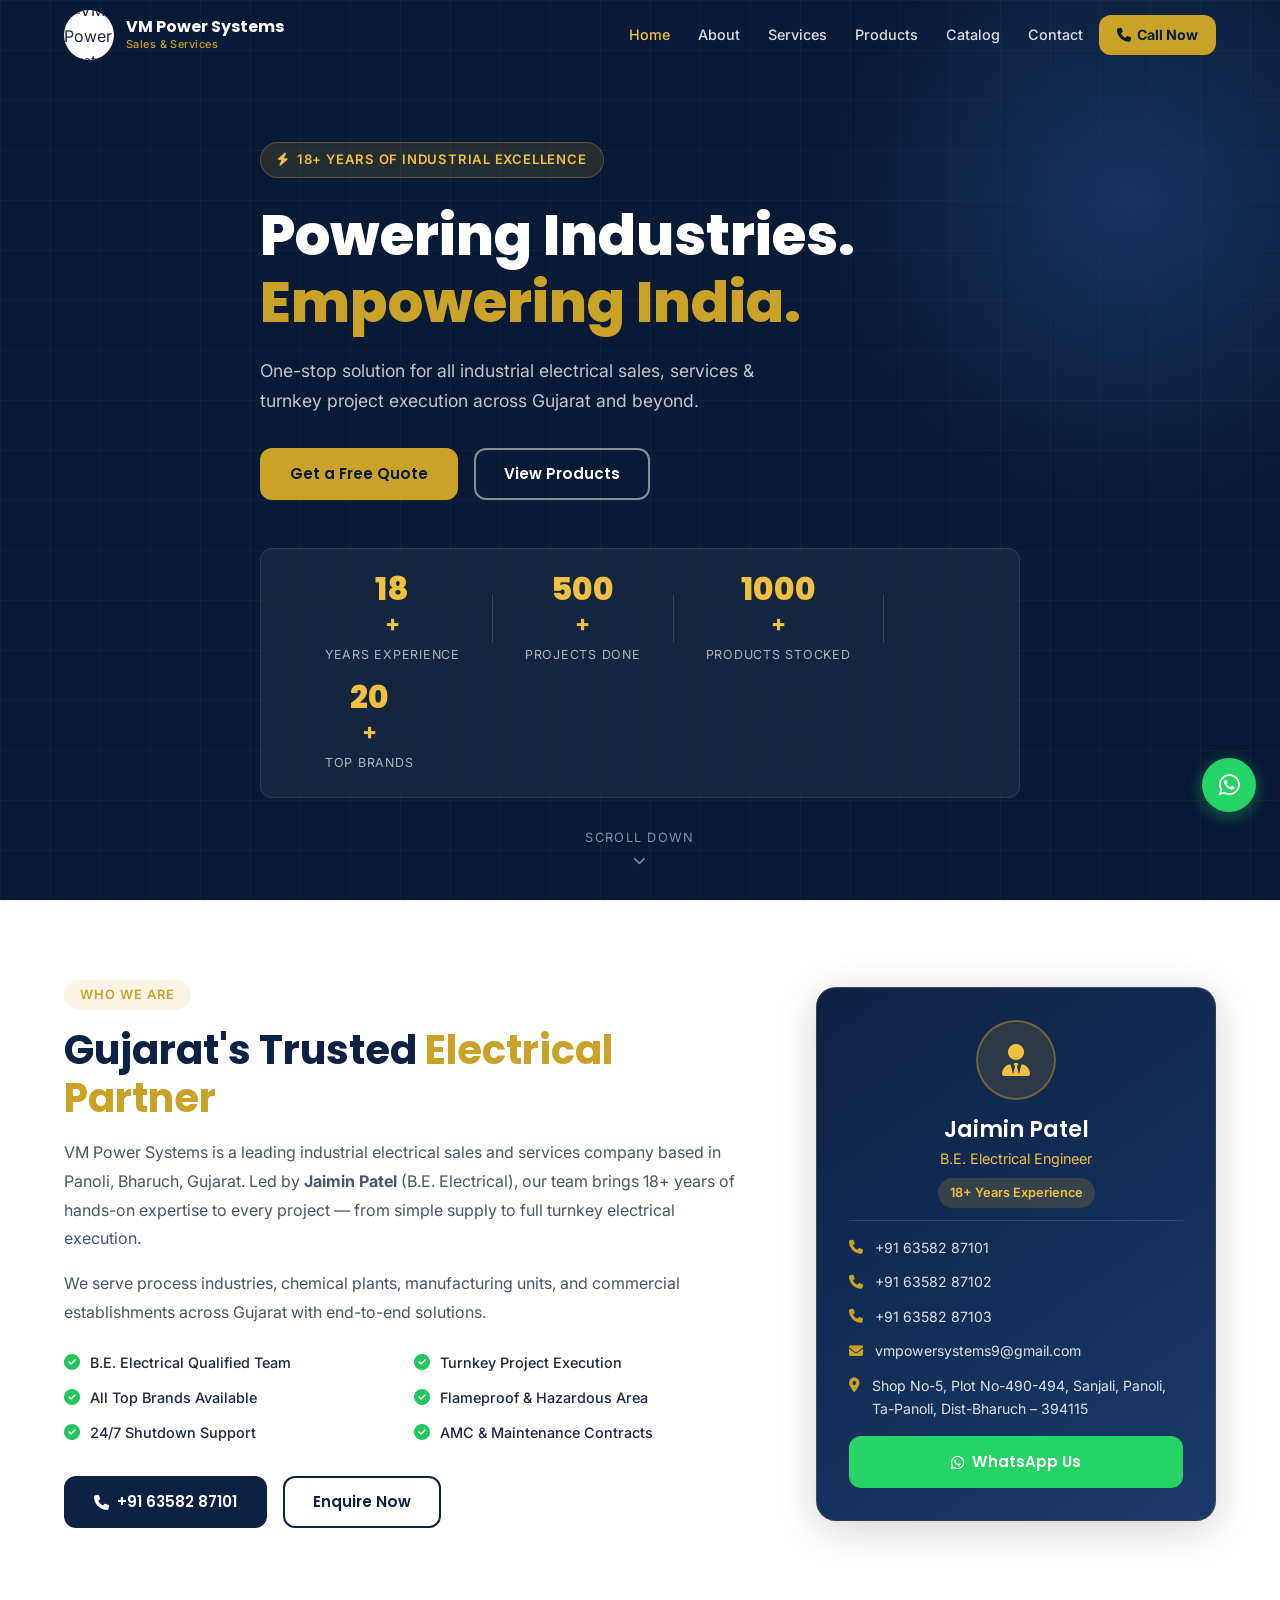
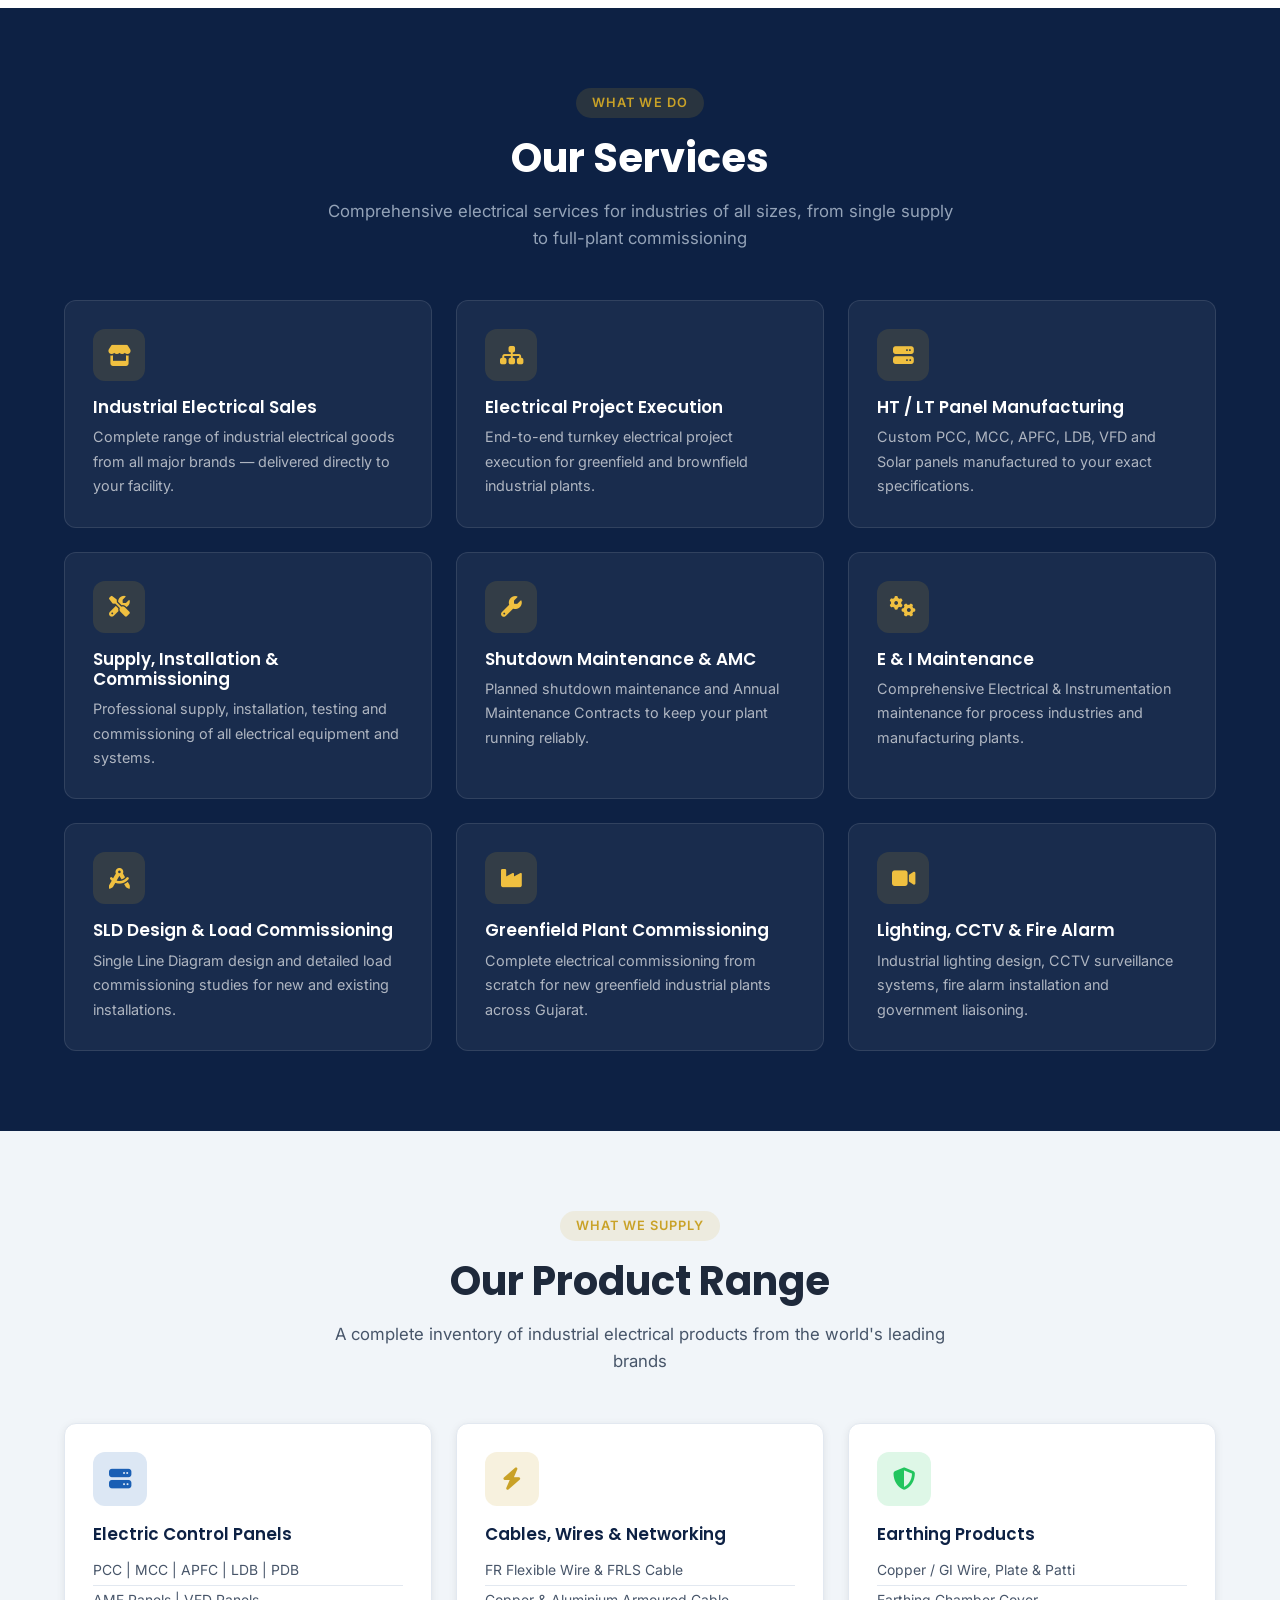
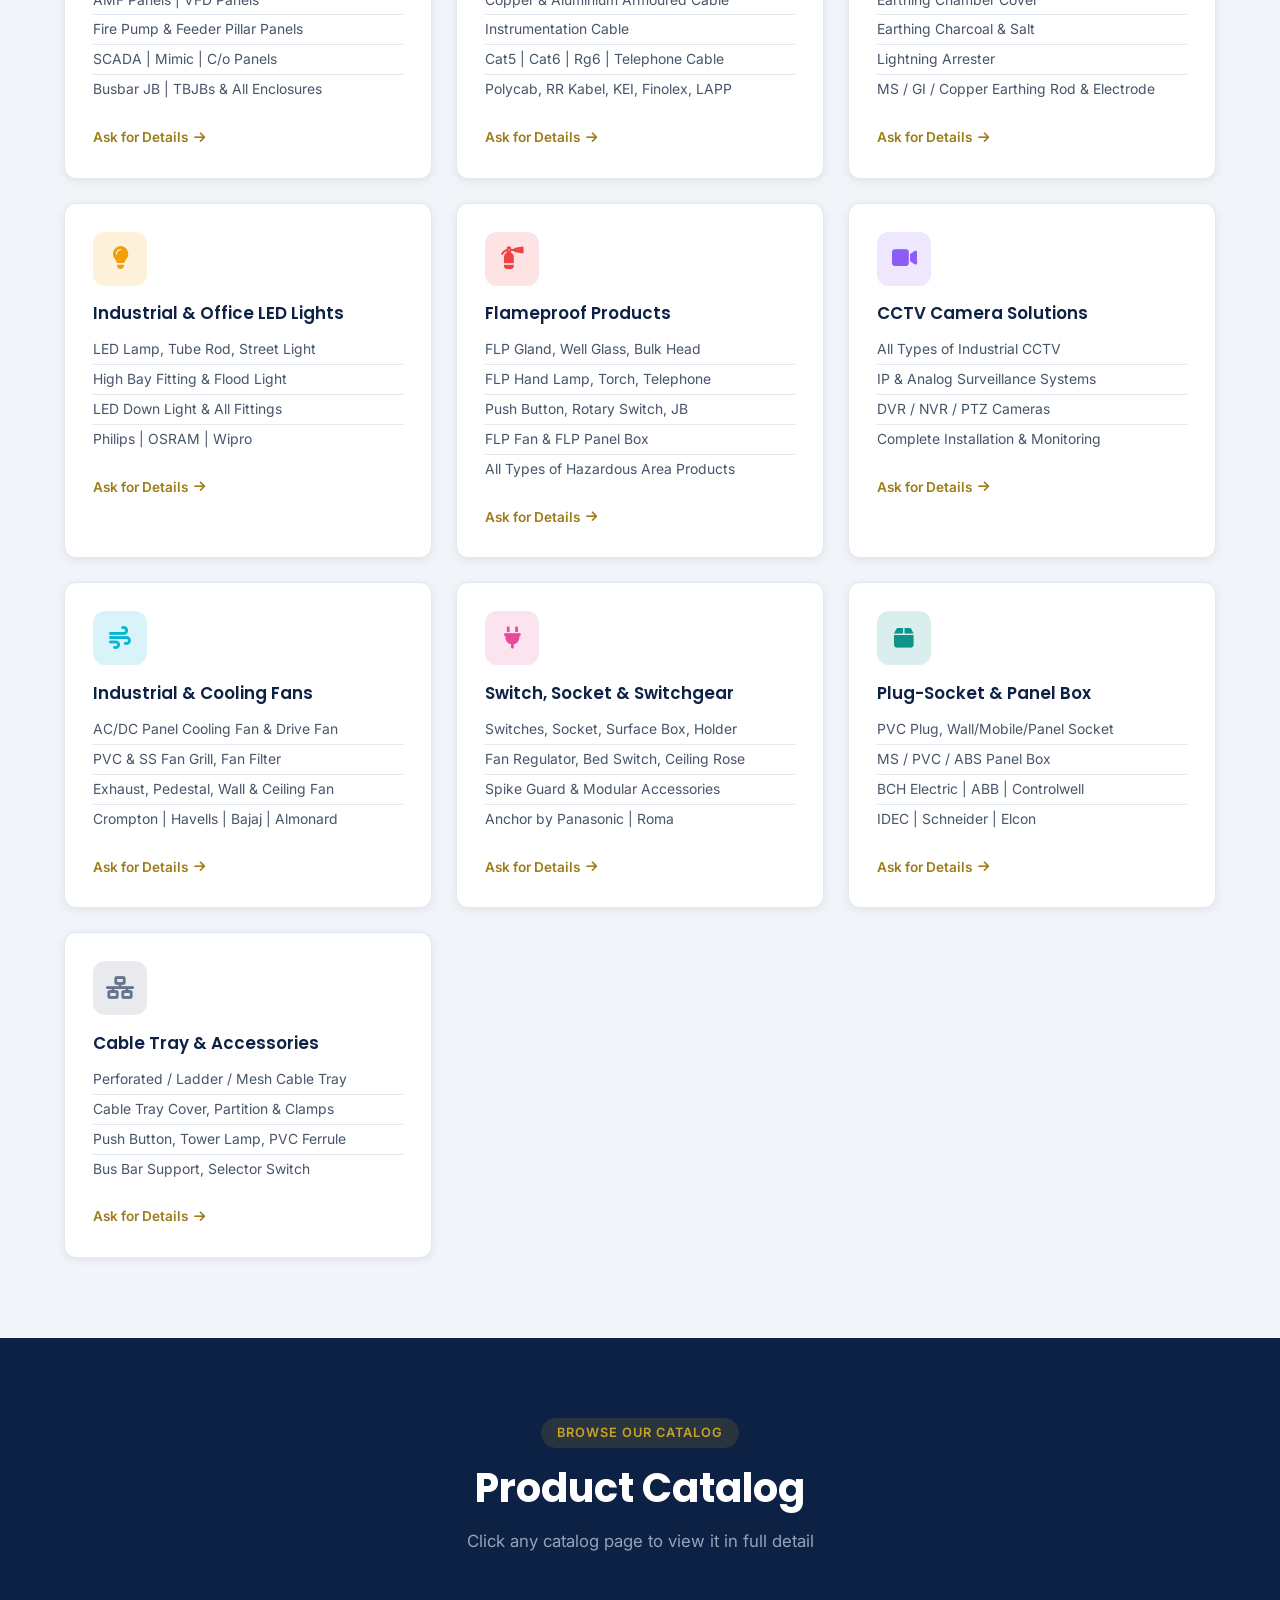
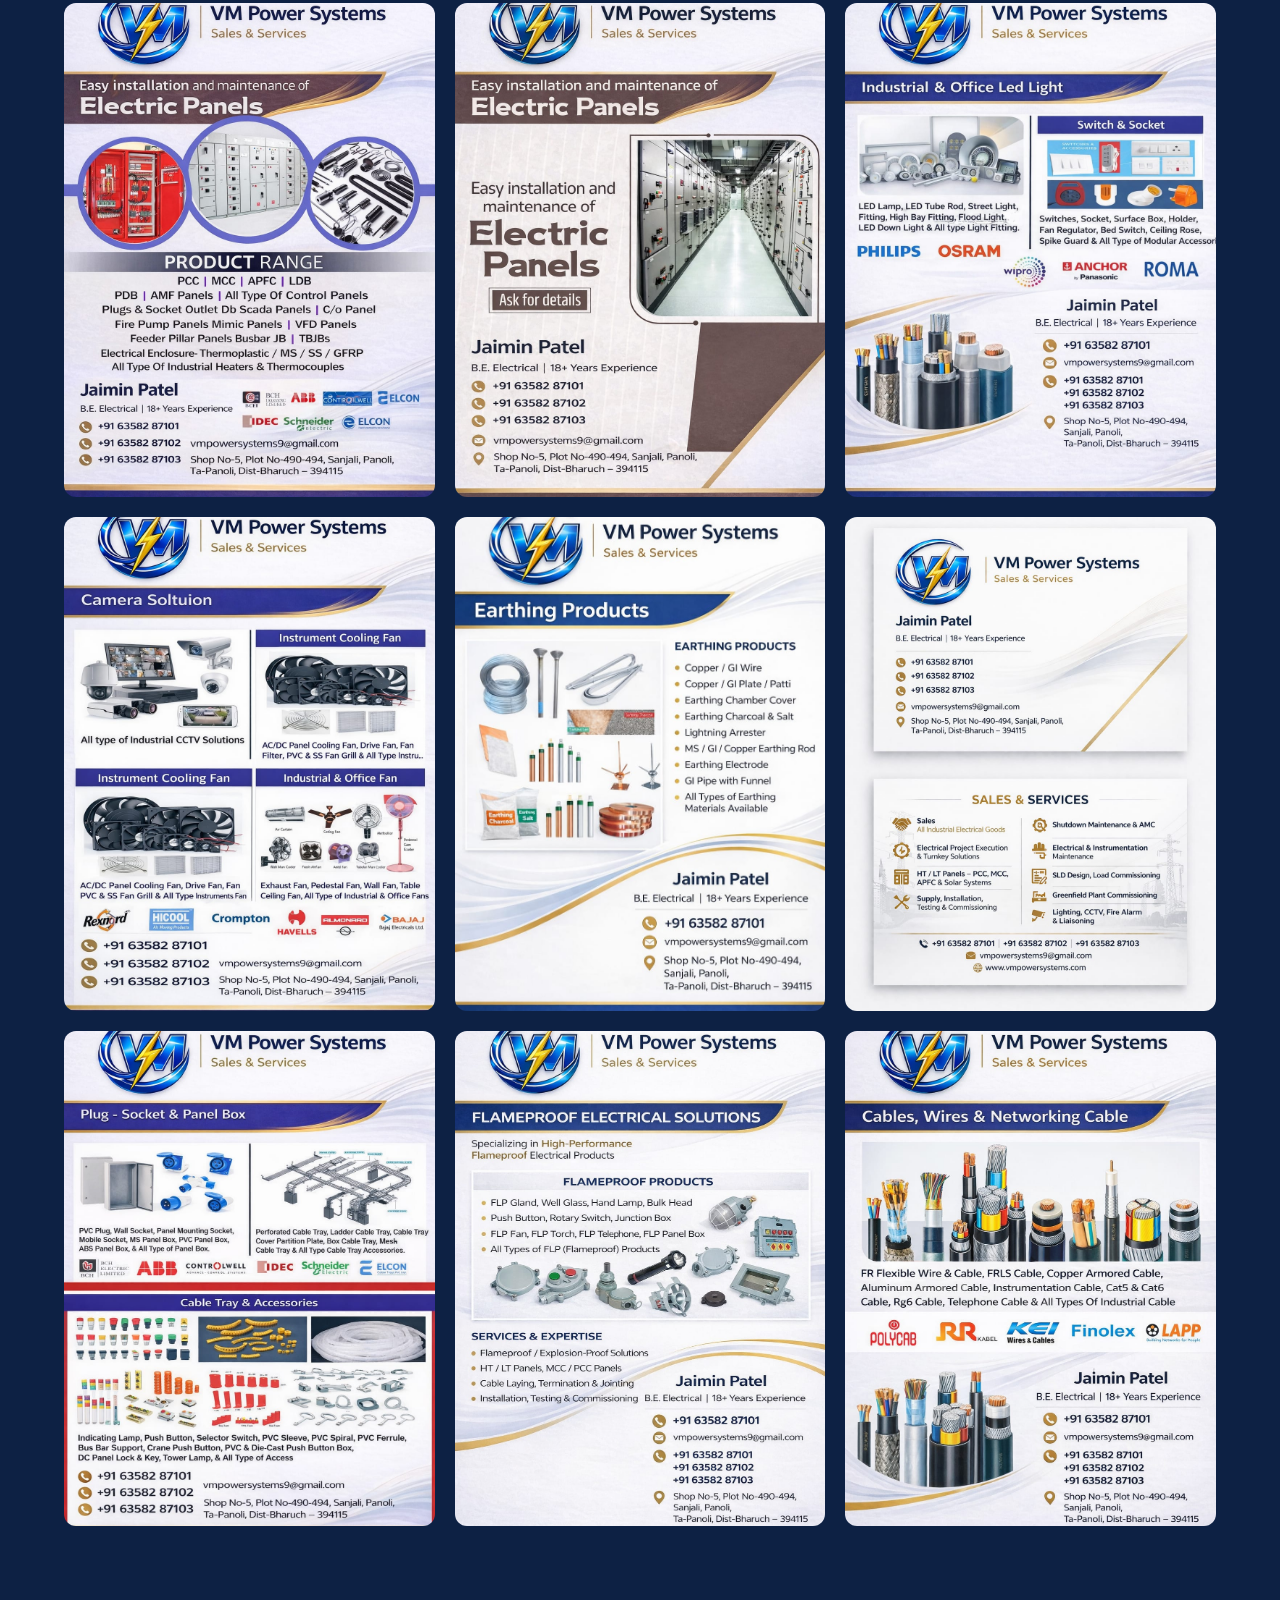
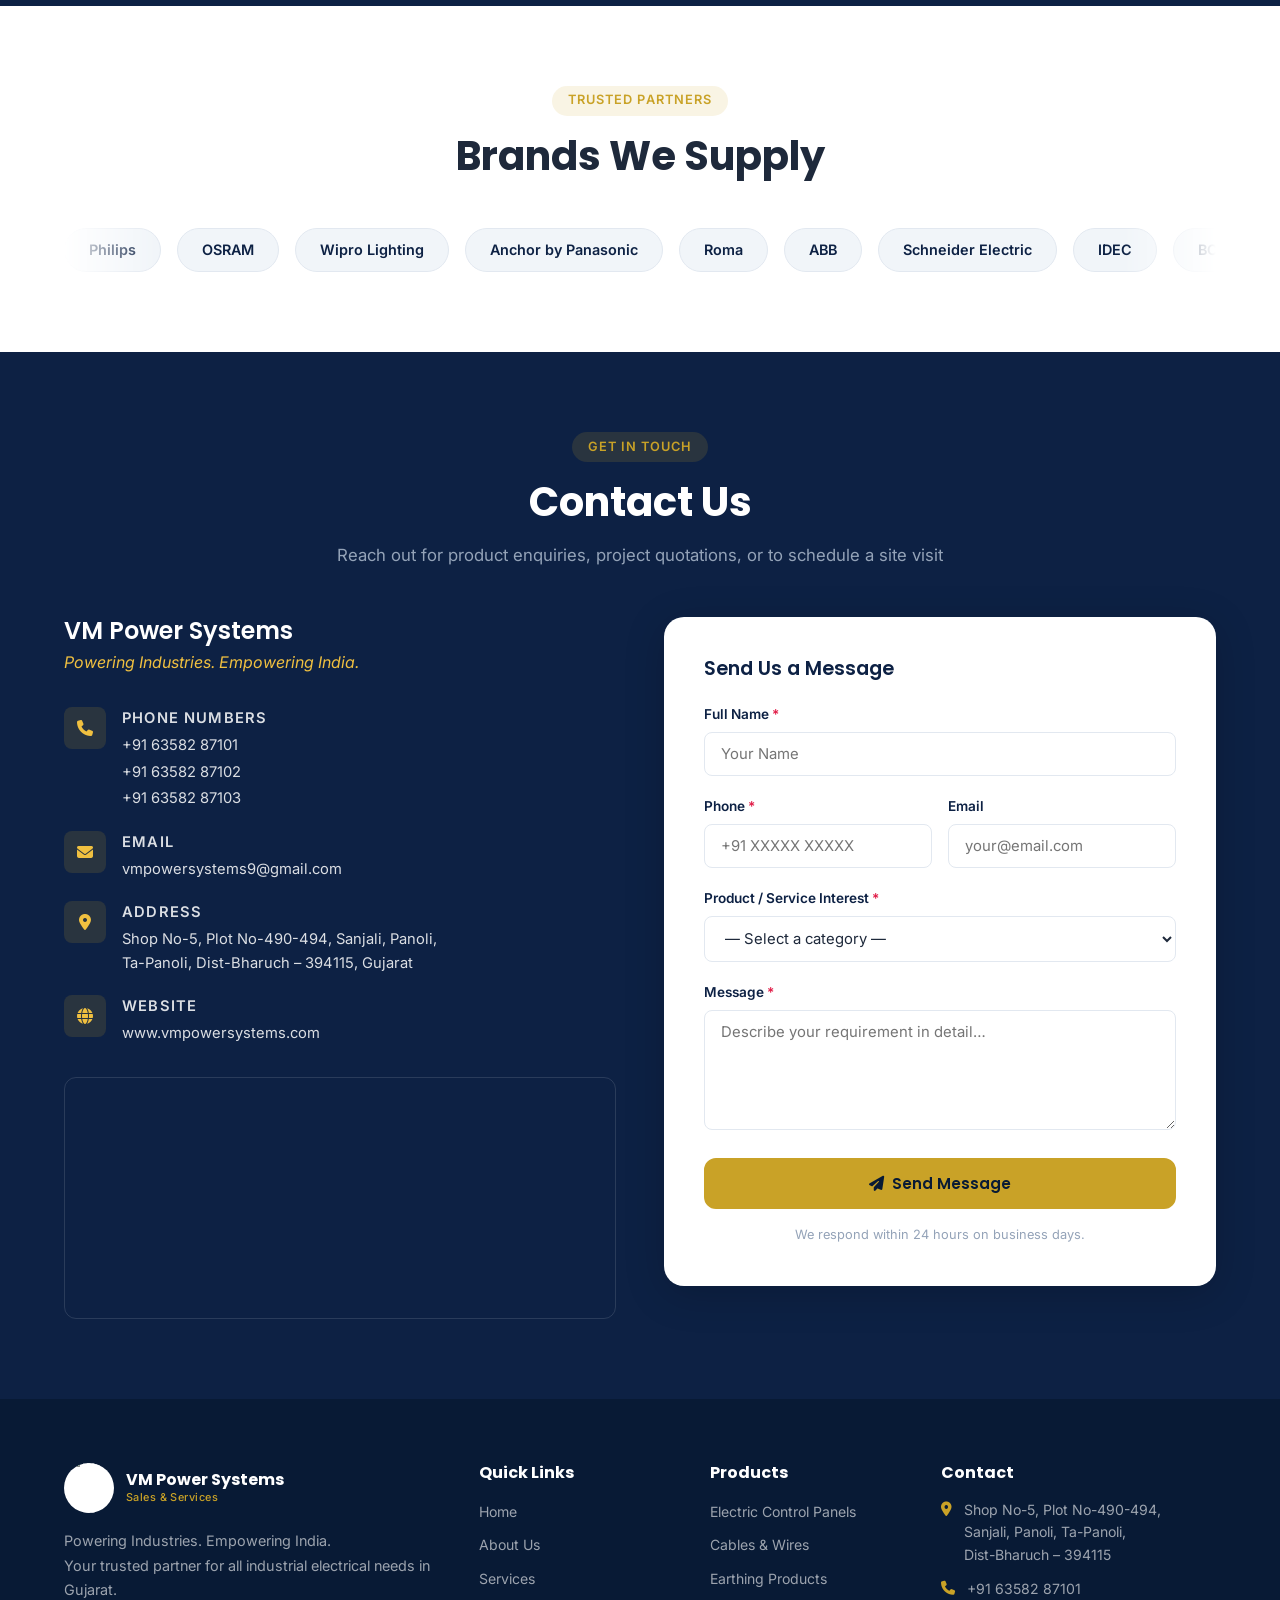
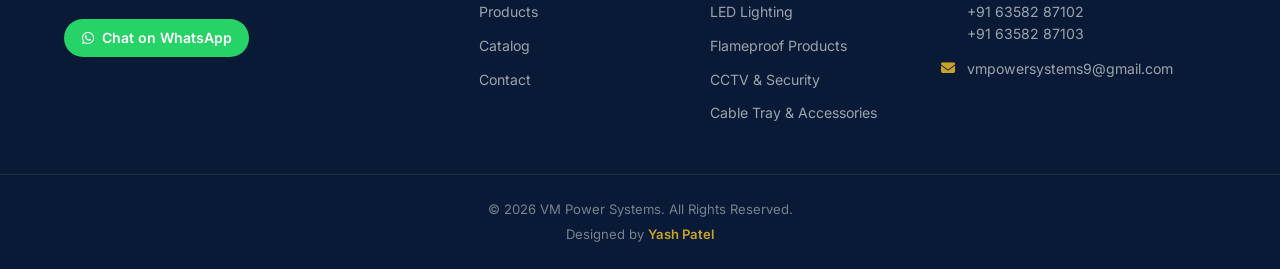
==== commit b850a189: "logo changed" ====
--- a/index.html
+++ b/index.html
@@ -23,16 +23,7 @@
   <nav class="navbar container">
     <a href="#home" class="logo">
       <div class="logo-icon">
-        <svg viewBox="0 0 60 60" xmlns="http://www.w3.org/2000/svg" aria-hidden="true">
-          <defs>
-            <radialGradient id="lgH" cx="38%" cy="33%">
-              <stop offset="0%" stop-color="#3a8bdc"/>
-              <stop offset="100%" stop-color="#0d2144"/>
-            </radialGradient>
-          </defs>
-          <circle cx="30" cy="30" r="29" fill="url(#lgH)" stroke="#c9a227" stroke-width="1.5"/>
-          <polygon points="28,8 15,33 28,33 21,52 45,27 30,27 38,8" fill="#ffd700"/>
-        </svg>
+        <img src="images/logo.png" alt="VM Power Systems">
       </div>
       <div class="logo-text">
         <span class="logo-main">VM Power Systems</span>
@@ -587,16 +578,7 @@
     <div class="footer-brand">
       <a href="#home" class="logo">
         <div class="logo-icon">
-          <svg viewBox="0 0 60 60" xmlns="http://www.w3.org/2000/svg" aria-hidden="true">
-            <defs>
-              <radialGradient id="lgF" cx="38%" cy="33%">
-                <stop offset="0%" stop-color="#3a8bdc"/>
-                <stop offset="100%" stop-color="#0d2144"/>
-              </radialGradient>
-            </defs>
-            <circle cx="30" cy="30" r="29" fill="url(#lgF)" stroke="#c9a227" stroke-width="1.5"/>
-            <polygon points="28,8 15,33 28,33 21,52 45,27 30,27 38,8" fill="#ffd700"/>
-          </svg>
+          <img src="images/logo.png" alt="VM Power Systems">
         </div>
         <div class="logo-text">
           <span class="logo-main">VM Power Systems</span>
@@ -658,7 +640,7 @@
   <div class="footer-bottom">
     <div class="container">
       <p>&copy; <span id="yr"></span> VM Power Systems. All Rights Reserved.</p>
-      <p>Designed for Jaimin Patel &amp; VM Power Systems, Panoli, Bharuch, Gujarat.</p>
+      <p>Designed by <a href="https://www.linkedin.com/in/yash-patel-882307252/" target="_blank" rel="noopener noreferrer" class="designer-link">Yash Patel</a></p>
     </div>
   </div>
 </footer>
--- a/css/style.css
+++ b/css/style.css
@@ -176,10 +176,24 @@
   gap: .75rem;
   flex-shrink: 0;
 }
-.logo-icon { width: 44px; height: 44px; flex-shrink: 0; }
+.logo-icon {
+  width: 50px;
+  height: 50px;
+  flex-shrink: 0;
+  overflow: hidden;
+  border-radius: 50%;
+  background: #fff;
+}
+.logo-icon img {
+  width: 150%;
+  height: auto;
+  display: block;
+  margin-left: -1%;
+  margin-top: -12px;
+}
 .logo-text  { display: flex; flex-direction: column; }
-.logo-main  { font-family: var(--font-head); font-weight: 700; font-size: 1.05rem; color: var(--white); line-height: 1.2; }
-.logo-sub   { font-size: .7rem; color: var(--gold); font-weight: 500; letter-spacing: .04em; }
+.logo-main  { font-family: var(--font-head); font-weight: 700; font-size: 1rem; color: var(--white); line-height: 1.2; white-space: nowrap; }
+.logo-sub   { font-size: .68rem; color: var(--gold); font-weight: 500; letter-spacing: .04em; white-space: nowrap; }
 
 /* Nav Links */
 .nav-links {
@@ -776,6 +790,8 @@
 }
 .footer-bottom .container { display: flex; flex-direction: column; gap: .25rem; }
 .footer-bottom p { font-size: .82rem; color: rgba(255,255,255,.45); }
+.designer-link { color: var(--gold); font-weight: 600; transition: var(--transition); }
+.designer-link:hover { color: var(--gold-light); text-decoration: underline; }
 
 /* =============================================
    FLOATING BUTTONS
@@ -864,6 +880,8 @@
 @media (max-width: 900px) {
   /* Nav */
   .hamburger { display: flex; }
+  /* Hide logo text on tablet/mobile — logo image is self-explanatory */
+  #header .logo-text { display: none; }
   .nav-links {
     position: fixed;
     top: 70px; left: 0;
